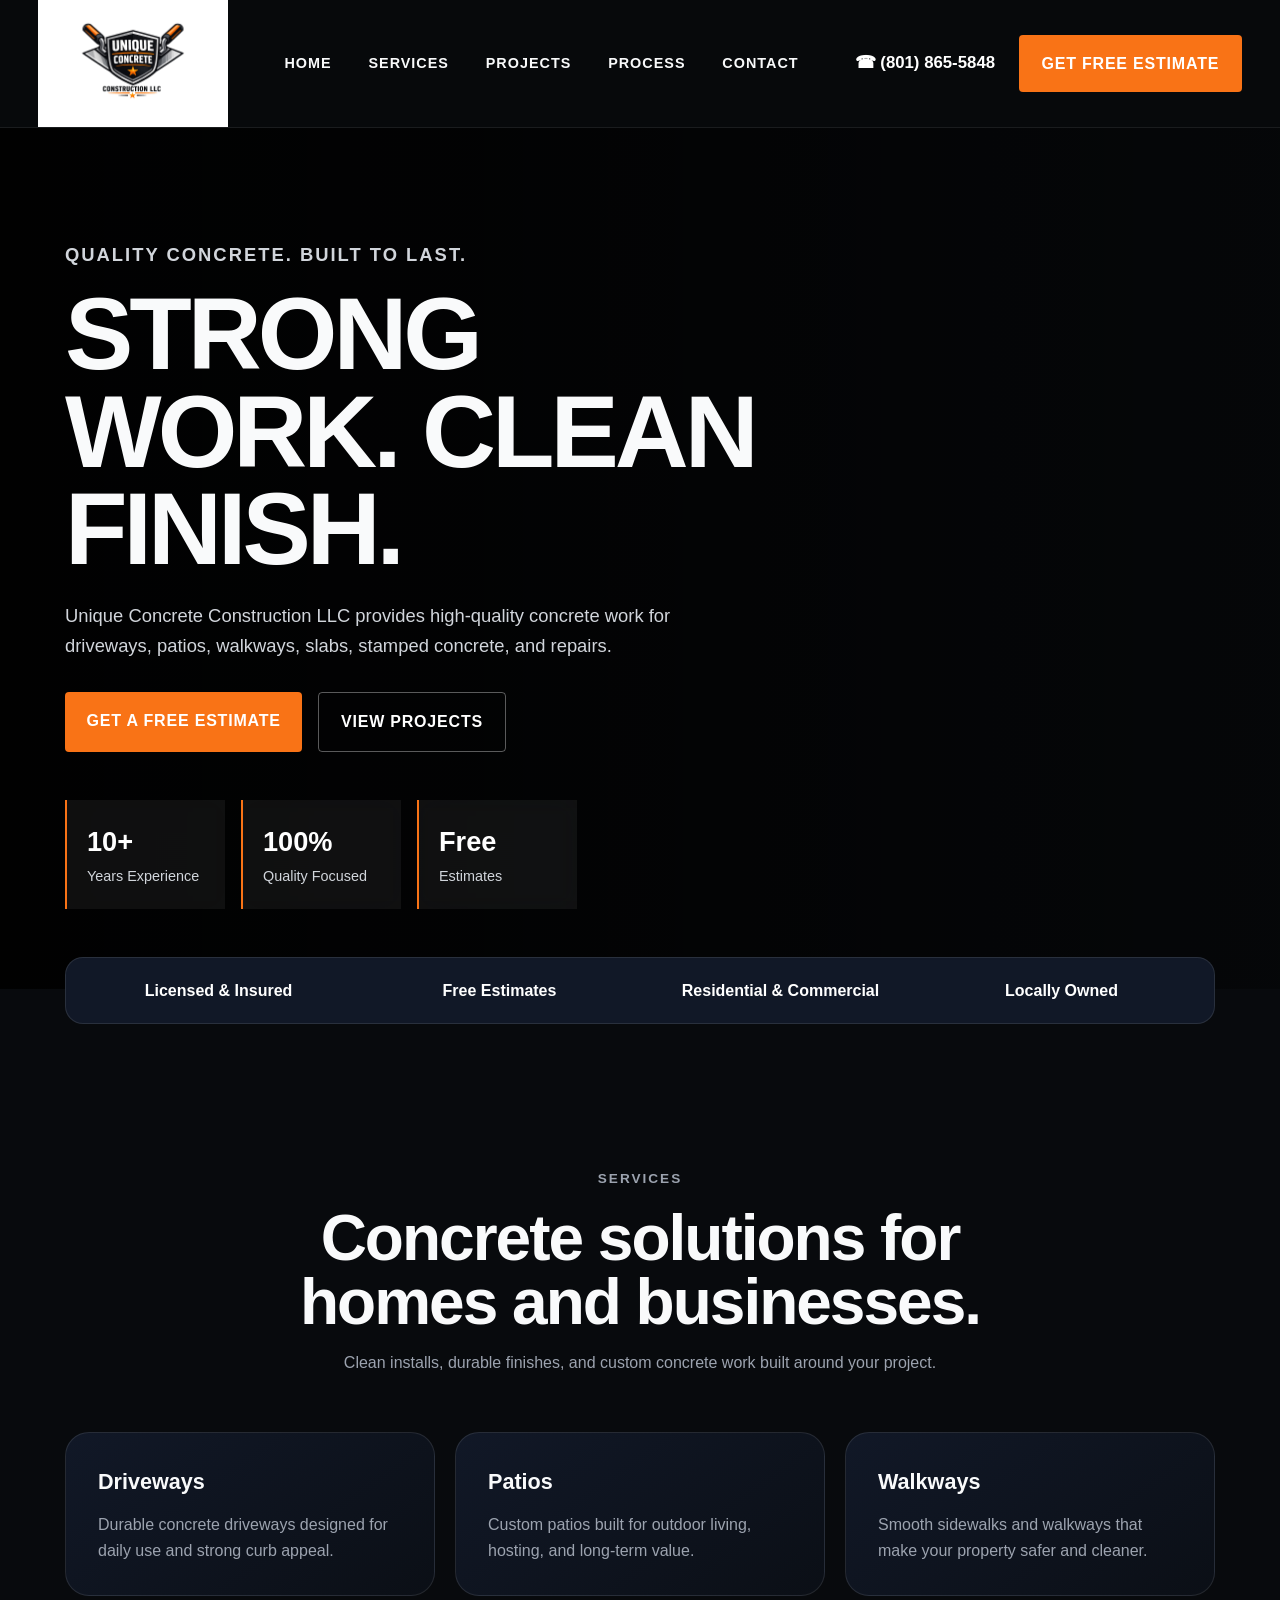
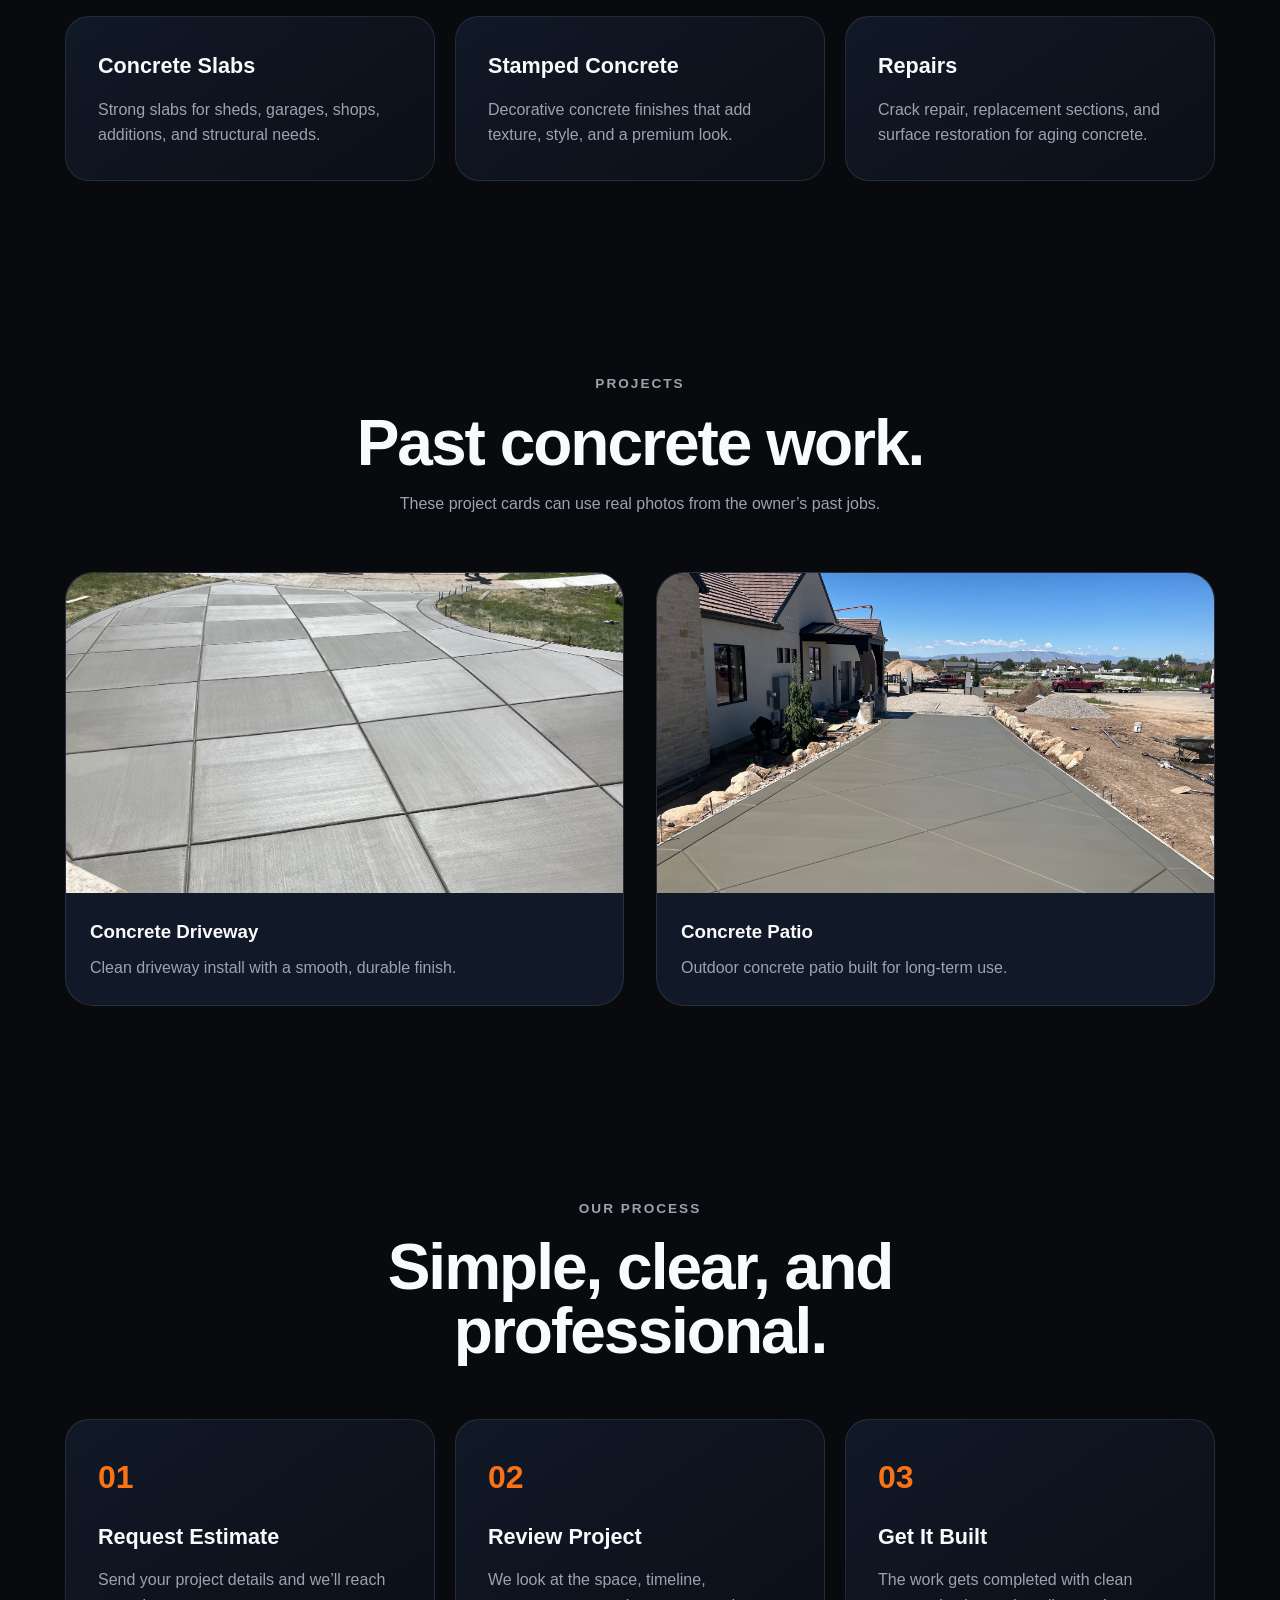
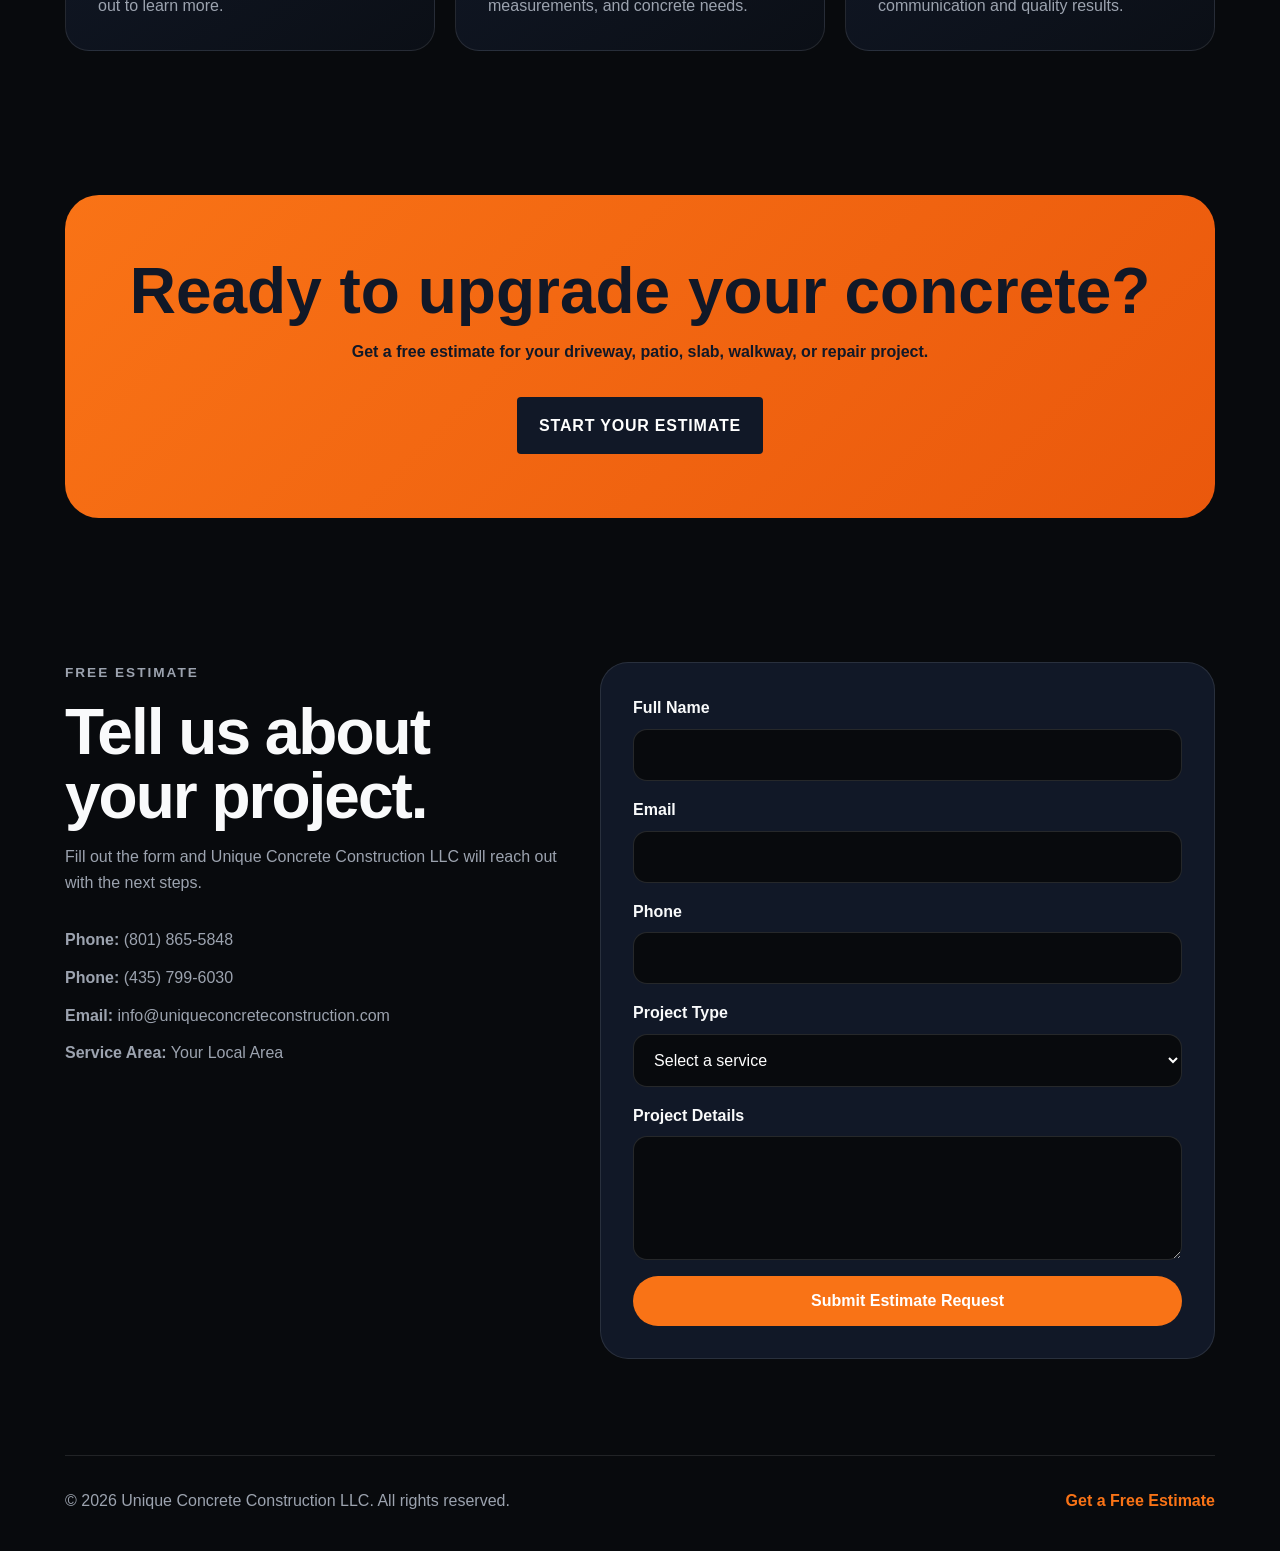
==== index.html @ 79951a42 "Add files via upload" ====
<!DOCTYPE html>
<html lang="en">
<head>
  <meta charset="UTF-8" />
  <meta name="viewport" content="width=device-width, initial-scale=1.0" />
  <title>Unique Concrete Construction LLC</title>
  <link rel="stylesheet" href="styles.css" />
</head>
<body>

<header class="site-header">
  <nav class="navbar">
    <a href="#home" class="logo">
      <img src="logo.png" alt="Unique Concrete Construction LLC logo">
    </a>

    <div class="nav-links">
      <a href="#home">Home</a>
      <a href="#services">Services</a>
      <a href="#projects">Projects</a>
      <a href="#process">Process</a>
      <a href="#contact">Contact</a>
    </div>

    <div class="nav-actions">
      <a href="tel:8018655848" class="phone-link">☎ (801) 865-5848</a>
      <a href="#contact" class="estimate-btn">Get Free Estimate</a>
    </div>
  </nav>
</header>

<section class="hero" id="home">
  <div class="hero-content">
    <p class="eyebrow">Quality Concrete. Built To Last.</p>
    <h1>Strong Work. Clean Finish.</h1>
    <p>
      Unique Concrete Construction LLC provides high-quality concrete work for
      driveways, patios, walkways, slabs, stamped concrete, and repairs.
    </p>

    <div class="hero-buttons">
      <a href="#contact" class="btn primary">Get a Free Estimate</a>
      <a href="#projects" class="btn secondary">View Projects</a>
    </div>

    <div class="hero-stats">
      <div>
        <strong>10+</strong>
        <span>Years Experience</span>
      </div>
      <div>
        <strong>100%</strong>
        <span>Quality Focused</span>
      </div>
      <div>
        <strong>Free</strong>
        <span>Estimates</span>
      </div>
    </div>
  </div>
</section>

<section class="trust-bar">
  <span>Licensed & Insured</span>
  <span>Free Estimates</span>
  <span>Residential & Commercial</span>
  <span>Locally Owned</span>
</section>

<section class="section" id="services">
  <div class="section-heading">
    <p class="eyebrow">Services</p>
    <h2>Concrete solutions for homes and businesses.</h2>
    <p>Clean installs, durable finishes, and custom concrete work built around your project.</p>
  </div>

  <div class="services-grid">
    <div class="service-card">
      <h3>Driveways</h3>
      <p>Durable concrete driveways designed for daily use and strong curb appeal.</p>
    </div>

    <div class="service-card">
      <h3>Patios</h3>
      <p>Custom patios built for outdoor living, hosting, and long-term value.</p>
    </div>

    <div class="service-card">
      <h3>Walkways</h3>
      <p>Smooth sidewalks and walkways that make your property safer and cleaner.</p>
    </div>

    <div class="service-card">
      <h3>Concrete Slabs</h3>
      <p>Strong slabs for sheds, garages, shops, additions, and structural needs.</p>
    </div>

    <div class="service-card">
      <h3>Stamped Concrete</h3>
      <p>Decorative concrete finishes that add texture, style, and a premium look.</p>
    </div>

    <div class="service-card">
      <h3>Repairs</h3>
      <p>Crack repair, replacement sections, and surface restoration for aging concrete.</p>
    </div>
  </div>
</section>

<section class="section" id="projects">
  <div class="section-heading">
    <p class="eyebrow">Projects</p>
    <h2>Past concrete work.</h2>
    <p>These project cards can use real photos from the owner’s past jobs.</p>
  </div>

  <div class="project-page-grid">
    <div class="project-page-card">
      <img src="IMG_0602.jpeg" alt="Concrete project">
      <div>
        <h3>Concrete Driveway</h3>
        <p>Clean driveway install with a smooth, durable finish.</p>
      </div>
    </div>

    <div class="project-page-card">
      <img src="IMG_0565.jpeg" alt="Concrete project">
      <div>
        <h3>Concrete Patio</h3>
        <p>Outdoor concrete patio built for long-term use.</p>
      </div>
    </div>
  </div>
</section>

<section class="process-section" id="process">
  <div class="section-heading">
    <p class="eyebrow">Our Process</p>
    <h2>Simple, clear, and professional.</h2>
  </div>

  <div class="process-grid">
    <div class="process-card">
      <strong>01</strong>
      <h3>Request Estimate</h3>
      <p>Send your project details and we’ll reach out to learn more.</p>
    </div>

    <div class="process-card">
      <strong>02</strong>
      <h3>Review Project</h3>
      <p>We look at the space, timeline, measurements, and concrete needs.</p>
    </div>

    <div class="process-card">
      <strong>03</strong>
      <h3>Get It Built</h3>
      <p>The work gets completed with clean communication and quality results.</p>
    </div>
  </div>
</section>

<section class="cta-band">
  <h2>Ready to upgrade your concrete?</h2>
  <p>Get a free estimate for your driveway, patio, slab, walkway, or repair project.</p>
  <a href="#contact" class="btn primary">Start Your Estimate</a>
</section>

<section class="contact-section" id="contact">
  <div class="contact-info">
    <p class="eyebrow">Free Estimate</p>
    <h2>Tell us about your project.</h2>
    <p>
      Fill out the form and Unique Concrete Construction LLC will reach out with the next steps.
    </p>

    <div class="contact-details">
      <p><strong>Phone:</strong> (801) 865-5848</p>
      <p><strong>Phone:</strong> (435) 799-6030</p>
      <p><strong>Email:</strong> info@uniqueconcreteconstruction.com</p>
      <p><strong>Service Area:</strong> Your Local Area</p>
    </div>
  </div>

  <form name="estimate" method="POST" data-netlify="true" class="contact-form">
    <input type="hidden" name="form-name" value="estimate" />

    <label>
      Full Name
      <input type="text" name="name" required />
    </label>

    <label>
      Email
      <input type="email" name="email" required />
    </label>

    <label>
      Phone
      <input type="tel" name="phone" required />
    </label>

    <label>
      Project Type
      <select name="project-type" required>
        <option value="">Select a service</option>
        <option>Driveway</option>
        <option>Patio</option>
        <option>Sidewalk / Walkway</option>
        <option>Concrete Slab</option>
        <option>Stamped Concrete</option>
        <option>Concrete Repair</option>
        <option>Other</option>
      </select>
    </label>

    <label>
      Project Details
      <textarea name="message" rows="5" required></textarea>
    </label>

    <button type="submit">Submit Estimate Request</button>
  </form>
</section>

<footer class="footer">
  <p>© 2026 Unique Concrete Construction LLC. All rights reserved.</p>
  <a href="#contact">Get a Free Estimate</a>
</footer>

<a href="tel:8018655848" class="mobile-call-btn">Call Now</a>

</body>
</html>
---- styles.css ----
* {
  margin: 0;
  padding: 0;
  box-sizing: border-box;
}

html {
  scroll-behavior: smooth;
}

body {
  font-family: Arial, sans-serif;
  background: #080a0d;
  color: #f9fafb;
  line-height: 1.6;
}

.site-header {
  position: fixed;
  top: 0;
  left: 0;
  width: 100%;
  z-index: 1000;
  background: rgba(8, 10, 13, 0.92);
  backdrop-filter: blur(14px);
  border-bottom: 1px solid rgba(255,255,255,.08);
}

.navbar {
  width: min(1400px, 94%);
  margin: auto;
  min-height: 112px;

  display: grid;
  grid-template-columns: auto 1fr auto;
  align-items: center;
  gap: 2rem;
}

.logo img {
  width: 190px;
  height: auto;
  display: block;
}

.nav-links {
  display: flex;
  justify-content: center;
  gap: 2.3rem;
}

.nav-links a {
  color: #f9fafb;
  text-decoration: none;
  text-transform: uppercase;
  font-size: .9rem;
  font-weight: 900;
  letter-spacing: 1px;
  position: relative;
}

.nav-links a::after {
  content: "";
  position: absolute;
  left: 0;
  bottom: -14px;
  width: 0;
  height: 2px;
  background: #f97316;
  transition: .3s;
}

.nav-links a:hover::after,
.nav-links a.active::after {
  width: 100%;
}

.nav-links a:hover,
.nav-links a.active {
  color: #f97316;
}

.nav-actions {
  display: flex;
  align-items: center;
  gap: 1.5rem;
}

.phone-link {
  color: white;
  text-decoration: none;
  font-size: 1.05rem;
  font-weight: 900;
  white-space: nowrap;
}

.estimate-btn {
  background: #f97316;
  color: white;
  text-decoration: none;
  text-transform: uppercase;
  padding: 1rem 1.4rem;
  border-radius: 4px;
  font-weight: 900;
  letter-spacing: .8px;
  transition: .3s;
  white-space: nowrap;
}

.estimate-btn:hover {
  background: #fb923c;
  transform: translateY(-3px);
}

.hero {
  min-height: 100vh;
  padding: 15rem 2rem 5rem;
  display: flex;
  align-items: center;

  background:
    linear-gradient(90deg, rgba(0,0,0,.92) 0%, rgba(0,0,0,.75) 38%, rgba(0,0,0,.35) 100%),
    url("https://images.unsplash.com/photo-1600566753190-17f0baa2a6c3?auto=format&fit=crop&w=1800&q=80");
  background-size: cover;
  background-position: center;
}

.hero-content {
  width: min(1150px, 100%);
  margin: auto;
}

.eyebrow {
  color: #f97316;
  text-transform: uppercase;
  letter-spacing: 2px;
  font-size: .85rem;
  font-weight: 900;
  margin-bottom: 1rem;
}

.hero h1 {
  max-width: 760px;
  font-size: clamp(3.5rem, 8vw, 6.8rem);
  line-height: .95;
  letter-spacing: -4px;
  margin-bottom: 1.5rem;
  text-transform: uppercase;
}

.hero p {
  max-width: 620px;
  color: #d1d5db;
  font-size: 1.15rem;
}

.hero-buttons {
  display: flex;
  gap: 1rem;
  flex-wrap: wrap;
  margin: 2rem 0 3rem;
}

.btn {
  display: inline-block;
  text-decoration: none;
  padding: 1rem 1.35rem;
  border-radius: 4px;
  font-weight: 900;
  text-transform: uppercase;
  letter-spacing: .8px;
  transition: .3s;
}

.primary {
  background: #f97316;
  color: white;
}

.secondary {
  border: 1px solid rgba(255,255,255,.35);
  color: white;
}

.btn:hover {
  transform: translateY(-4px);
}

.hero-stats {
  display: flex;
  gap: 1rem;
  flex-wrap: wrap;
}

.hero-stats div {
  min-width: 160px;
  padding: 1.25rem;
  border-left: 2px solid #f97316;
  background: rgba(255,255,255,.06);
  backdrop-filter: blur(12px);
}

.hero-stats strong {
  display: block;
  font-size: 1.7rem;
  color: white;
}

.hero-stats span {
  color: #d1d5db;
  font-size: .9rem;
}

.section {
  width: min(1150px, 92%);
  margin: auto;
  padding: 6rem 0;
}

.section-heading {
  max-width: 760px;
  margin: 0 auto 3.5rem;
  text-align: center;
}

.section-heading h2 {
  font-size: clamp(2.2rem, 5vw, 4rem);
  line-height: 1;
  letter-spacing: -2px;
  margin-bottom: 1rem;
}

.section-heading p {
  color: #9ca3af;
}

.services-grid,
.process-grid {
  display: grid;
  grid-template-columns: repeat(3, 1fr);
  gap: 1.25rem;
}

.service-card,
.process-card {
  padding: 2rem;
  border: 1px solid rgba(255,255,255,.1);
  border-radius: 24px;
  background: linear-gradient(145deg, #111827, #0b0f16);
  transition: .3s;
}

.service-card:hover,
.process-card:hover {
  transform: translateY(-8px);
  border-color: rgba(249, 115, 22, .5);
}

.service-card h3,
.process-card h3 {
  font-size: 1.35rem;
  margin-bottom: .8rem;
}

.service-card p,
.process-card p {
  color: #9ca3af;
}

.project-grid {
  display: grid;
  grid-template-columns: 1.4fr 1fr 1fr;
  gap: 1.25rem;
}

.project-card {
  min-height: 240px;
  border-radius: 24px;
  overflow: hidden;
  position: relative;
  background:
    linear-gradient(rgba(0,0,0,.1), rgba(0,0,0,.75)),
    url("https://images.unsplash.com/photo-1621905251189-08b45d6a269e?auto=format&fit=crop&w=900&q=80");
  background-size: cover;
  background-position: center;
  transition: .3s;
}

.project-card.large {
  grid-row: span 2;
}

.project-card:nth-child(2) {
  background-image:
    linear-gradient(rgba(0,0,0,.1), rgba(0,0,0,.75)),
    url("https://images.unsplash.com/photo-1565008447742-97f6f38c985c?auto=format&fit=crop&w=900&q=80");
}

.project-card:nth-child(3) {
  background-image:
    linear-gradient(rgba(0,0,0,.1), rgba(0,0,0,.75)),
    url("https://images.unsplash.com/photo-1504917595217-d4dc5ebe6122?auto=format&fit=crop&w=900&q=80");
}

.project-card:hover {
  transform: scale(1.02);
}

.project-card span {
  position: absolute;
  left: 1.25rem;
  bottom: 1.25rem;
  font-weight: 900;
  font-size: 1.1rem;
}

.process-section {
  width: min(1150px, 92%);
  margin: auto;
  padding: 6rem 0;
}

.process-card strong {
  color: #f97316;
  font-size: 2rem;
  display: block;
  margin-bottom: 1rem;
}

.cta-band {
  width: min(1150px, 92%);
  margin: 3rem auto;
  padding: 4rem 2rem;
  border-radius: 34px;
  text-align: center;
  background: linear-gradient(135deg, #f97316, #ea580c);
  color: #111827;
}

.cta-band h2 {
  font-size: clamp(2rem, 5vw, 4rem);
  line-height: 1;
  margin-bottom: 1rem;
}

.cta-band p {
  margin-bottom: 2rem;
  font-weight: 700;
}

.cta-band .primary {
  background: #111827;
  color: white;
}

.contact-section {
  width: min(1150px, 92%);
  margin: auto;
  padding: 6rem 0;

  display: grid;
  grid-template-columns: .9fr 1.1fr;
  gap: 2rem;
}

.contact-info h2 {
  font-size: clamp(2.3rem, 5vw, 4rem);
  line-height: 1;
  letter-spacing: -2px;
  margin-bottom: 1rem;
}

.contact-info p {
  color: #9ca3af;
}

.contact-details {
  margin-top: 2rem;
}

.contact-details p {
  margin-bottom: .75rem;
}

.contact-form {
  padding: 2rem;
  border: 1px solid rgba(255,255,255,.1);
  border-radius: 28px;
  background: #111827;

  display: flex;
  flex-direction: column;
  gap: 1rem;
}

.contact-form label {
  display: flex;
  flex-direction: column;
  gap: .5rem;
  font-weight: 800;
}

.contact-form input,
.contact-form select,
.contact-form textarea {
  width: 100%;
  padding: 1rem;
  border: 1px solid rgba(255,255,255,.12);
  border-radius: 14px;
  background: #080a0d;
  color: white;
  font-size: 1rem;
}

.contact-form button {
  border: none;
  padding: 1rem;
  border-radius: 999px;
  background: #f97316;
  color: white;
  font-size: 1rem;
  font-weight: 900;
  cursor: pointer;
}

.footer {
  width: min(1150px, 92%);
  margin: auto;
  padding: 2rem 0;
  border-top: 1px solid rgba(255,255,255,.1);

  display: flex;
  justify-content: space-between;
  gap: 1rem;
}

.footer p {
  color: #9ca3af;
}

.footer a {
  color: #f97316;
  text-decoration: none;
  font-weight: 900;
}

@media (max-width: 1050px) {
  .navbar {
    grid-template-columns: 1fr;
    justify-items: center;
    padding: 1rem 0;
    gap: 1rem;
  }

  .nav-actions {
    flex-wrap: wrap;
    justify-content: center;
  }

  .hero {
    padding-top: 18rem;
  }
}

@media (max-width: 900px) {
  .logo img {
    width: 150px;
  }

  .nav-links {
    flex-wrap: wrap;
    gap: 1rem;
  }

  .nav-actions {
    gap: .8rem;
  }

  .phone-link {
    font-size: .95rem;
  }

  .estimate-btn {
    padding: .85rem 1rem;
    font-size: .8rem;
  }

  .services-grid,
  .process-grid,
  .contact-section {
    grid-template-columns: 1fr;
  }

  .project-grid {
    grid-template-columns: 1fr;
  }

  .project-card.large {
    grid-row: auto;
  }

  .footer {
    flex-direction: column;
    text-align: center;
  }
}
.projects-hero {
  width: min(1150px, 92%);
  margin: auto;
  padding: 11rem 0 4rem;
  text-align: center;
}

.projects-hero h1 {
  max-width: 900px;
  margin: auto;
  font-size: clamp(3rem, 7vw, 6rem);
  line-height: .95;
  letter-spacing: -4px;
}

.projects-hero p {
  max-width: 700px;
  margin: 1.5rem auto 0;
  color: #9ca3af;
}

.project-page-grid {
  display: grid;
  grid-template-columns: repeat(2, 1fr);
  gap: 2rem;
}

.project-page-card {
  border: 1px solid rgba(255,255,255,.1);
  border-radius: 28px;
  overflow: hidden;
  background: #111827;
}

.project-page-card img {
  width: 100%;
  height: 320px;
  object-fit: cover;
  display: block;
}

.project-page-card div {
  padding: 1.5rem;
}

.project-page-card h3 {
  margin-bottom: .5rem;
}

.project-page-card p {
  color: #9ca3af;
}

@media (max-width: 900px) {
  .project-page-grid {
    grid-template-columns: 1fr;
  }

  .logo img {
    height: 44px;
  }
}
.trust-bar {
  width: min(1150px, 92%);
  margin: -2rem auto 3rem;
  position: relative;
  z-index: 5;
  padding: 1.25rem;
  border-radius: 18px;
  background: #111827;
  border: 1px solid rgba(255,255,255,.1);

  display: grid;
  grid-template-columns: repeat(4, 1fr);
  gap: 1rem;
  text-align: center;
}

.trust-bar span {
  color: white;
  font-weight: 900;
}

.project-page-grid {
  display: grid;
  grid-template-columns: repeat(2, 1fr);
  gap: 2rem;
}

.project-page-card {
  border: 1px solid rgba(255,255,255,.1);
  border-radius: 28px;
  overflow: hidden;
  background: #111827;
}

.project-page-card img {
  width: 100%;
  height: 320px;
  object-fit: cover;
  display: block;
}

.project-page-card div {
  padding: 1.5rem;
}

.project-page-card h3 {
  margin-bottom: .5rem;
}

.project-page-card p {
  color: #9ca3af;
}

.mobile-call-btn {
  display: none;
}

@media (max-width: 900px) {
  .trust-bar {
    grid-template-columns: 1fr;
  }

  .project-page-grid {
    grid-template-columns: 1fr;
  }

  .mobile-call-btn {
    display: block;
    position: fixed;
    right: 1rem;
    bottom: 1rem;
    z-index: 2000;
    background: #f97316;
    color: white;
    padding: 1rem 1.2rem;
    border-radius: 999px;
    text-decoration: none;
    font-weight: 900;
    box-shadow: 0 15px 35px rgba(0,0,0,.35);
  }
}
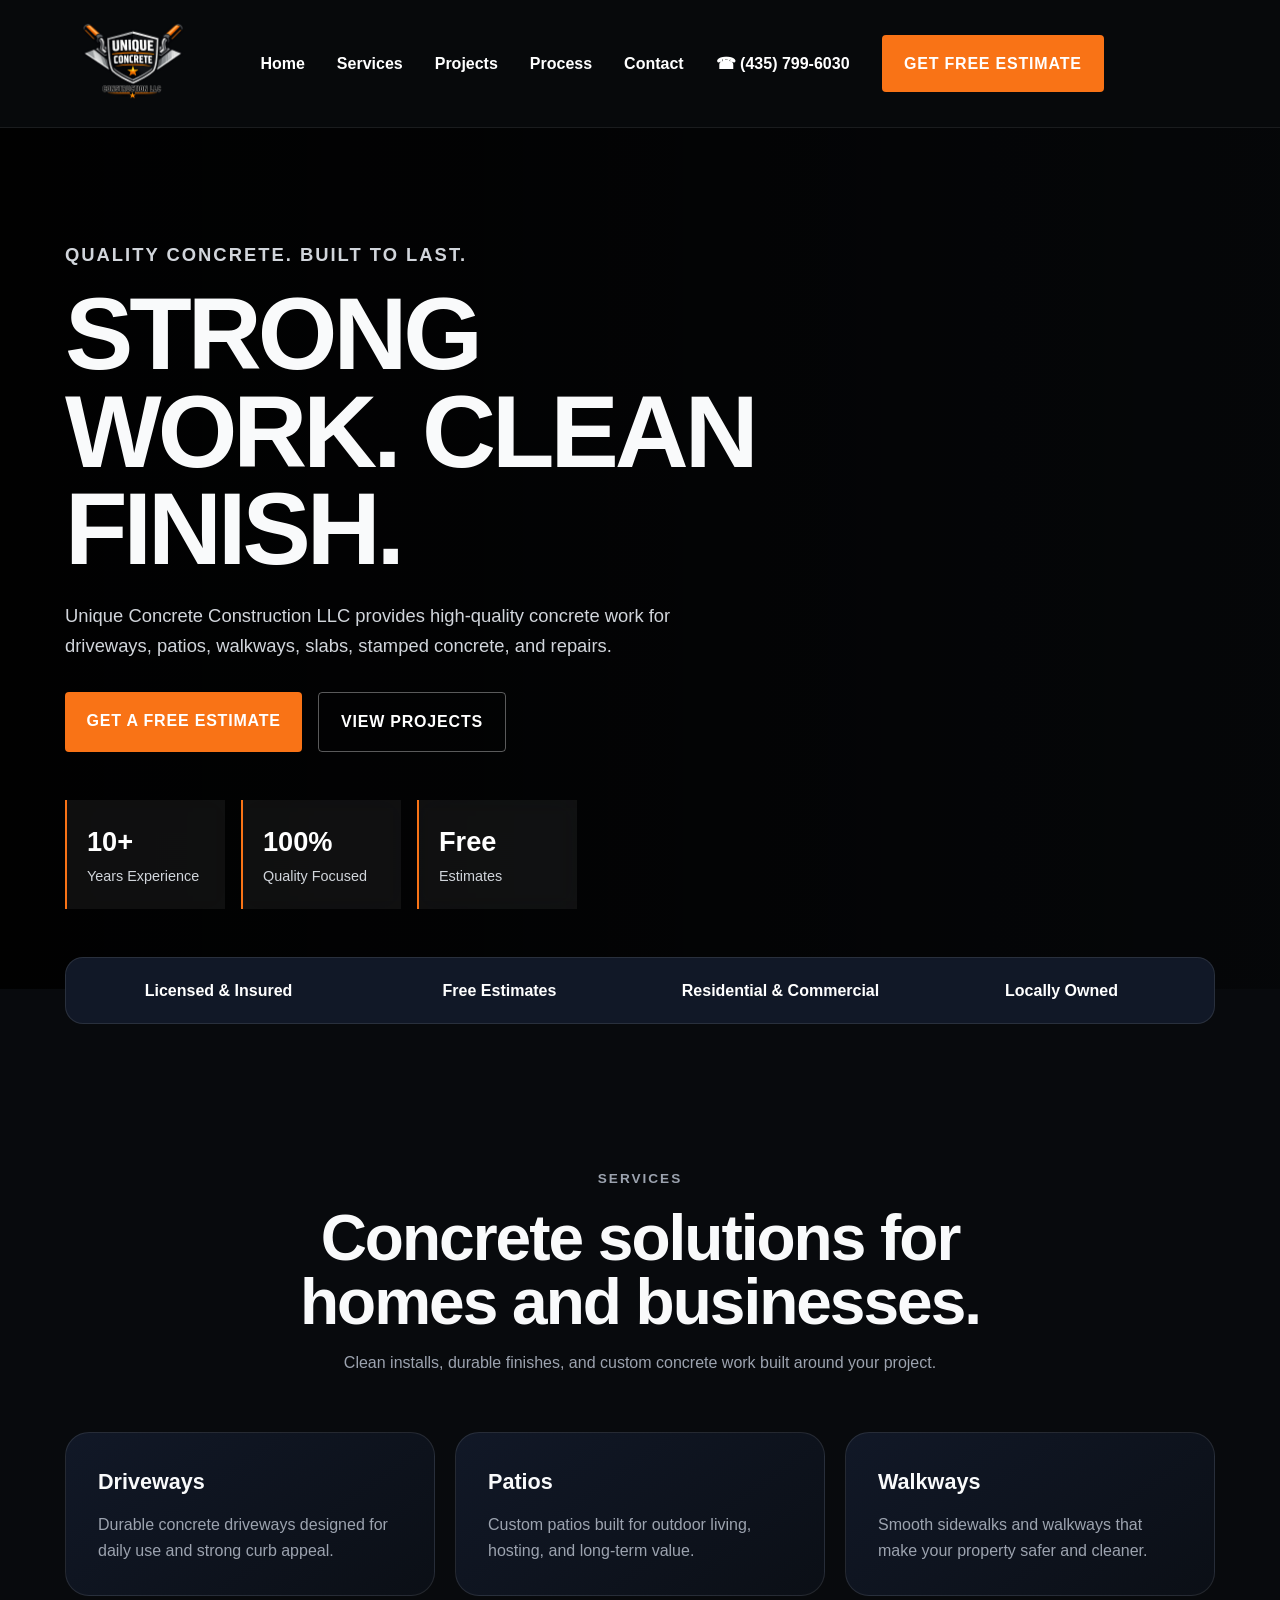
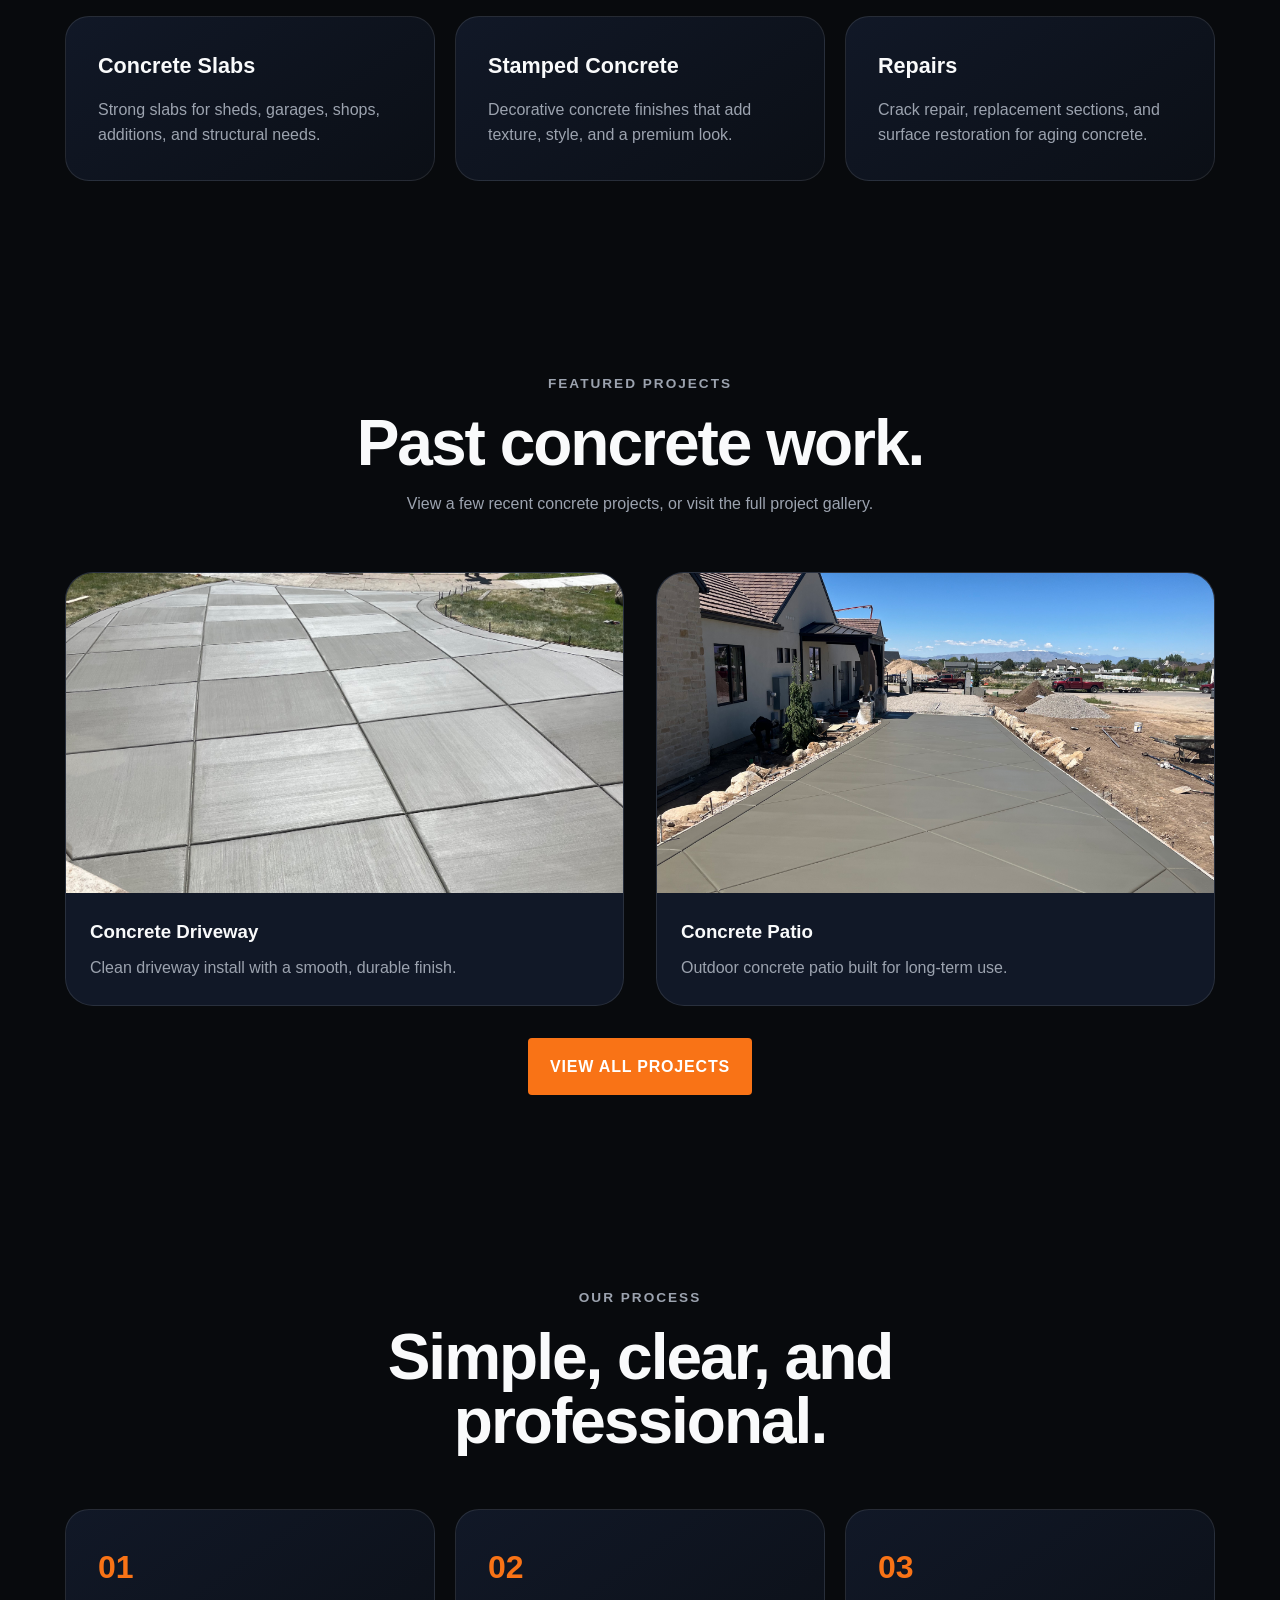
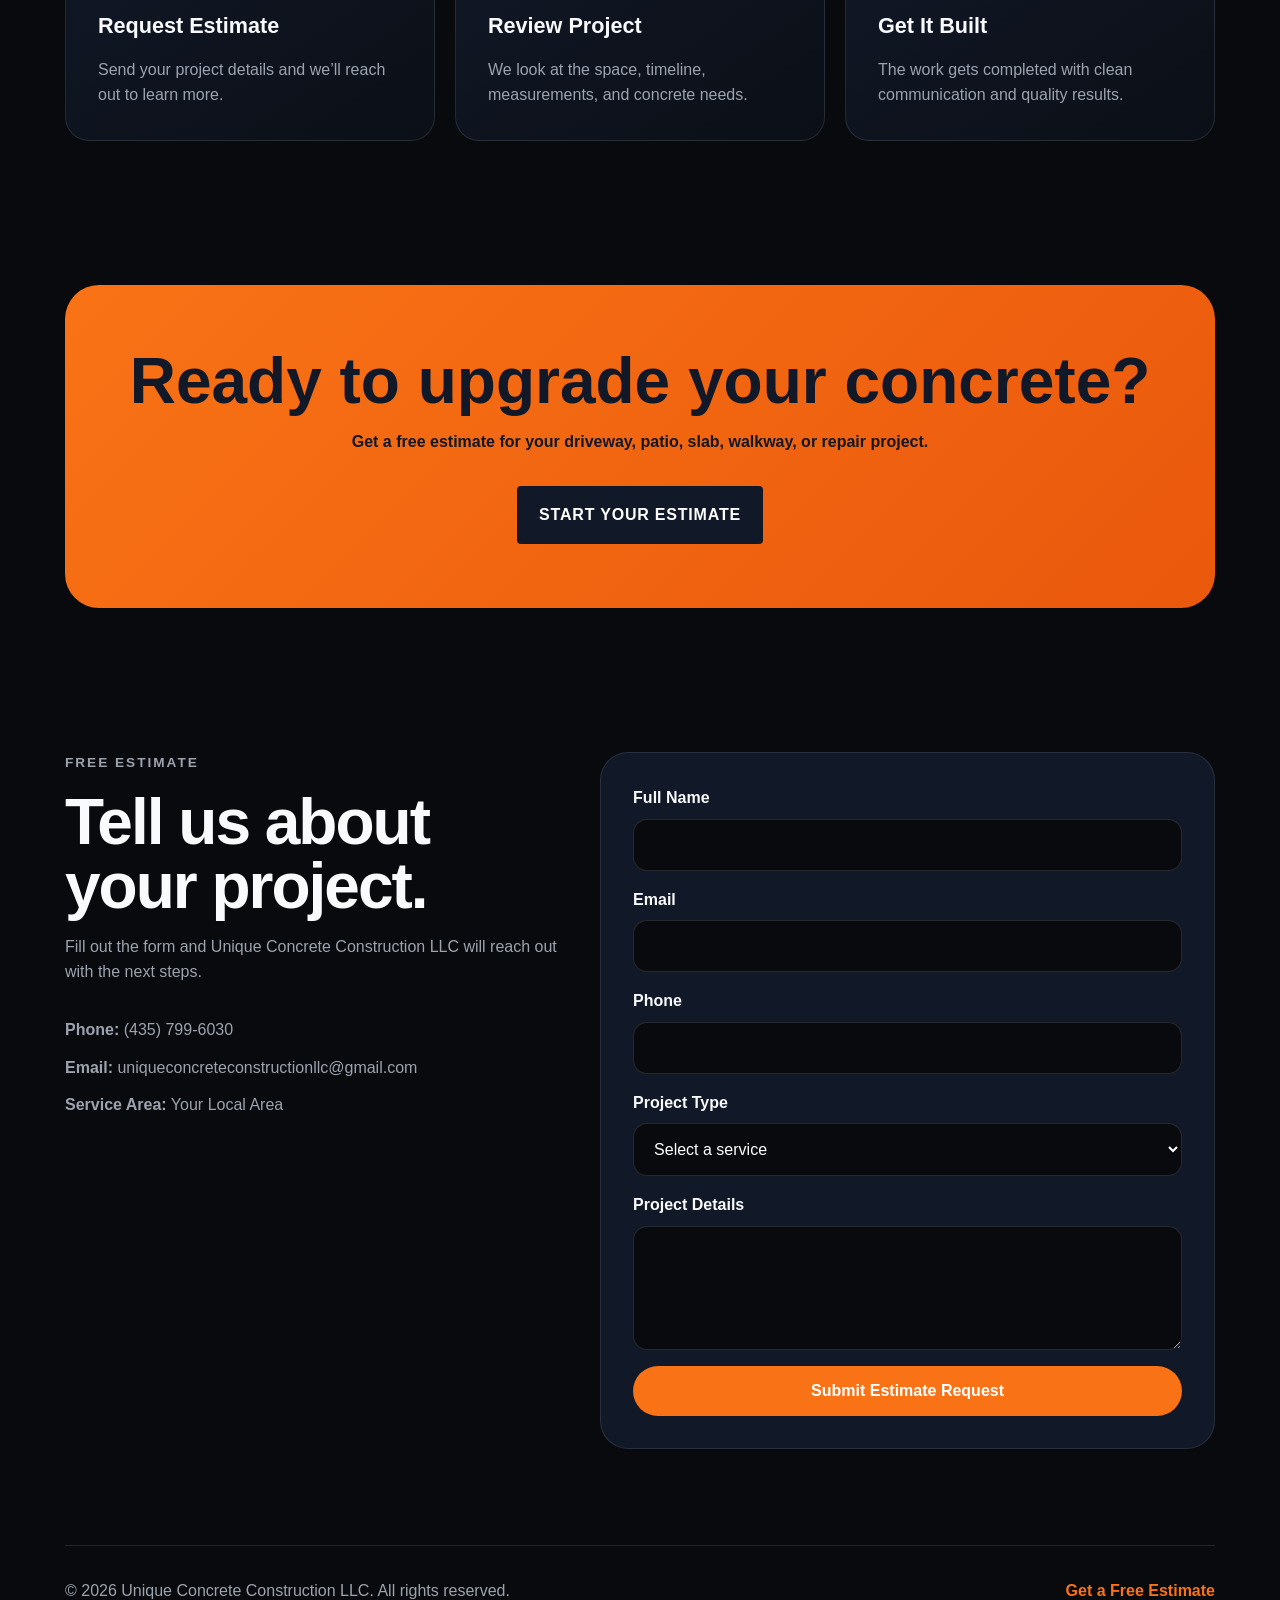
==== commit d38cfcac: "Add files via upload" ====
--- a/index.html
+++ b/index.html
@@ -9,24 +9,45 @@
 <body>
 
 <header class="site-header">
-  <nav class="navbar">
-    <a href="#home" class="logo">
-      <img src="logo.png" alt="Unique Concrete Construction LLC logo">
+ <nav class="navbar">
+
+    <a href="index.html" class="logo">
+        <img src="logo.png" alt="Logo">
     </a>
 
-    <div class="nav-links">
-      <a href="#home">Home</a>
-      <a href="#services">Services</a>
-      <a href="#projects">Projects</a>
-      <a href="#process">Process</a>
-      <a href="#contact">Contact</a>
-    </div>
-
-    <div class="nav-actions">
-      <a href="tel:8018655848" class="phone-link">☎ (801) 865-5848</a>
-      <a href="#contact" class="estimate-btn">Get Free Estimate</a>
-    </div>
-  </nav>
+    <input type="checkbox" id="menu-toggle">
+
+    <label for="menu-toggle" class="hamburger">
+
+        <span></span>
+        <span></span>
+        <span></span>
+
+    </label>
+
+    <div class="menu">
+
+        <a href="index.html">Home</a>
+        <a href="#services">Services</a>
+        <a href="projects.html">Projects</a>
+        <a href="#process">Process</a>
+        <a href="#contact">Contact</a>
+
+        <a class="phone-btn" href="tel:4357996030">
+
+            ☎ (435) 799-6030
+
+        </a>
+
+        <a class="estimate-btn" href="#contact">
+
+            Get Free Estimate
+
+        </a>
+
+    </div>
+
+</nav>
 </header>
 
 <section class="hero" id="home">
@@ -40,7 +61,7 @@
 
     <div class="hero-buttons">
       <a href="#contact" class="btn primary">Get a Free Estimate</a>
-      <a href="#projects" class="btn secondary">View Projects</a>
+      <a href="projects.html" class="btn secondary">View Projects</a>
     </div>
 
     <div class="hero-stats">
@@ -109,14 +130,14 @@
 
 <section class="section" id="projects">
   <div class="section-heading">
-    <p class="eyebrow">Projects</p>
+    <p class="eyebrow">Featured Projects</p>
     <h2>Past concrete work.</h2>
-    <p>These project cards can use real photos from the owner’s past jobs.</p>
+    <p>View a few recent concrete projects, or visit the full project gallery.</p>
   </div>
 
   <div class="project-page-grid">
     <div class="project-page-card">
-      <img src="IMG_0602.jpeg" alt="Concrete project">
+      <img src="IMG_0602.jpeg" alt="Concrete driveway project">
       <div>
         <h3>Concrete Driveway</h3>
         <p>Clean driveway install with a smooth, durable finish.</p>
@@ -124,12 +145,16 @@
     </div>
 
     <div class="project-page-card">
-      <img src="IMG_0565.jpeg" alt="Concrete project">
+      <img src="IMG_0565.jpeg" alt="Concrete patio project">
       <div>
         <h3>Concrete Patio</h3>
         <p>Outdoor concrete patio built for long-term use.</p>
       </div>
     </div>
+  </div>
+
+  <div class="center-btn">
+    <a href="projects.html" class="btn primary">View All Projects</a>
   </div>
 </section>
 
@@ -175,9 +200,8 @@
     </p>
 
     <div class="contact-details">
-      <p><strong>Phone:</strong> (801) 865-5848</p>
       <p><strong>Phone:</strong> (435) 799-6030</p>
-      <p><strong>Email:</strong> info@uniqueconcreteconstruction.com</p>
+      <p><strong>Email:</strong> uniqueconcreteconstructionllc@gmail.com</p>
       <p><strong>Service Area:</strong> Your Local Area</p>
     </div>
   </div>
--- a/styles.css
+++ b/styles.css
@@ -646,4 +646,320 @@
     font-weight: 900;
     box-shadow: 0 15px 35px rgba(0,0,0,.35);
   }
+}
+.menu-toggle {
+  display: none;
+}
+
+.hamburger {
+  display: none;
+  width: 34px;
+  height: 26px;
+  cursor: pointer;
+  flex-direction: column;
+  justify-content: space-between;
+  z-index: 3000;
+}
+
+.hamburger span {
+  display: block;
+  height: 3px;
+  width: 100%;
+  background: white;
+  border-radius: 999px;
+}
+
+.nav-menu {
+  display: contents;
+}
+
+.center-btn {
+  text-align: center;
+  margin-top: 2rem;
+}
+
+@media (max-width: 1050px) {
+  .navbar {
+    grid-template-columns: auto auto;
+    justify-content: space-between;
+    min-height: 90px;
+  }
+
+  .hamburger {
+    display: flex;
+  }
+
+  .nav-menu {
+    position: absolute;
+    top: 100%;
+    left: 0;
+    width: 100%;
+    background: #080a0d;
+    border-top: 1px solid rgba(255,255,255,.1);
+    padding: 2rem;
+    display: none;
+  }
+
+  .menu-toggle:checked ~ .nav-menu {
+    display: block;
+  }
+
+  .nav-links,
+  .nav-actions {
+    flex-direction: column;
+    align-items: center;
+    gap: 1.25rem;
+  }
+
+  .nav-links {
+    margin-bottom: 1.5rem;
+  }
+
+  .nav-links a::after {
+    bottom: -6px;
+  }
+
+  .hero {
+    padding-top: 9rem;
+  }
+}
+#menu-toggle{
+
+display:none;
+
+}
+
+.hamburger{
+
+display:none;
+
+cursor:pointer;
+
+width:35px;
+
+height:26px;
+
+flex-direction:column;
+
+justify-content:space-between;
+
+z-index:9999;
+
+}
+
+.hamburger span{
+
+display:block;
+
+height:3px;
+
+background:white;
+
+border-radius:50px;
+
+transition:.35s;
+
+}
+
+.menu{
+
+display:flex;
+
+align-items:center;
+
+gap:2rem;
+
+}
+
+.menu a{
+
+text-decoration:none;
+
+color:white;
+
+font-weight:700;
+
+}
+
+@media(max-width:900px){
+
+.hamburger{
+
+display:flex;
+
+}
+
+.menu{
+
+position:fixed;
+
+top:0;
+
+right:-100%;
+
+width:85%;
+
+height:100vh;
+
+background:#0b0b0b;
+
+display:flex;
+
+flex-direction:column;
+
+justify-content:center;
+
+align-items:center;
+
+gap:2rem;
+
+transition:.4s;
+
+box-shadow:-15px 0 50px rgba(0,0,0,.4);
+
+}
+
+#menu-toggle:checked~.menu{
+
+right:0;
+
+}
+
+.menu a{
+
+font-size:1.2rem;
+
+}
+
+.phone-btn{
+
+margin-top:1rem;
+
+}
+
+.nav-links{
+
+display:none;
+
+}
+
+.nav-actions{
+
+display:none;
+
+}
+
+}
+/* PREMIUM MOBILE MENU */
+.menu-toggle {
+  display: none;
+}
+
+.hamburger {
+  display: none;
+  width: 34px;
+  height: 26px;
+  cursor: pointer;
+  flex-direction: column;
+  justify-content: space-between;
+  z-index: 5000;
+}
+
+.hamburger span {
+  display: block;
+  height: 3px;
+  width: 100%;
+  background: white;
+  border-radius: 999px;
+  transition: 0.35s ease;
+}
+
+.nav-menu {
+  display: contents;
+}
+
+@media (max-width: 1050px) {
+  .navbar {
+    grid-template-columns: auto auto;
+    justify-content: space-between;
+    min-height: 90px;
+  }
+
+  .hamburger {
+    display: flex;
+  }
+
+  .nav-menu {
+    position: fixed;
+    top: 0;
+    right: -100%;
+    width: min(420px, 86vw);
+    height: 100vh;
+    z-index: 4000;
+
+    display: flex;
+    flex-direction: column;
+    justify-content: center;
+    align-items: center;
+    gap: 2rem;
+
+    background: rgba(8, 10, 13, 0.88);
+    backdrop-filter: blur(22px);
+    border-left: 1px solid rgba(255,255,255,.12);
+    box-shadow: -30px 0 80px rgba(0,0,0,.45);
+
+    transition: right 0.45s ease;
+  }
+
+  .menu-toggle:checked ~ .nav-menu {
+    right: 0;
+  }
+
+  .menu-toggle:checked + .hamburger span:nth-child(1) {
+    transform: translateY(11.5px) rotate(45deg);
+  }
+
+  .menu-toggle:checked + .hamburger span:nth-child(2) {
+    opacity: 0;
+  }
+
+  .menu-toggle:checked + .hamburger span:nth-child(3) {
+    transform: translateY(-11.5px) rotate(-45deg);
+  }
+
+  .nav-menu .nav-links,
+  .nav-menu .nav-actions {
+    display: flex;
+    flex-direction: column;
+    align-items: center;
+  }
+
+  .nav-menu .nav-links {
+    gap: 1.5rem;
+  }
+
+  .nav-menu .nav-links a {
+    font-size: 1.35rem;
+    letter-spacing: 2px;
+  }
+
+  .nav-menu .nav-links a::after {
+    bottom: -7px;
+  }
+
+  .nav-menu .nav-actions {
+    gap: 1rem;
+  }
+
+  .phone-link {
+    font-size: 1.05rem;
+  }
+
+  .estimate-btn {
+    padding: 1rem 1.25rem;
+  }
+
+  .hero {
+    padding-top: 9rem;
+  }
 }
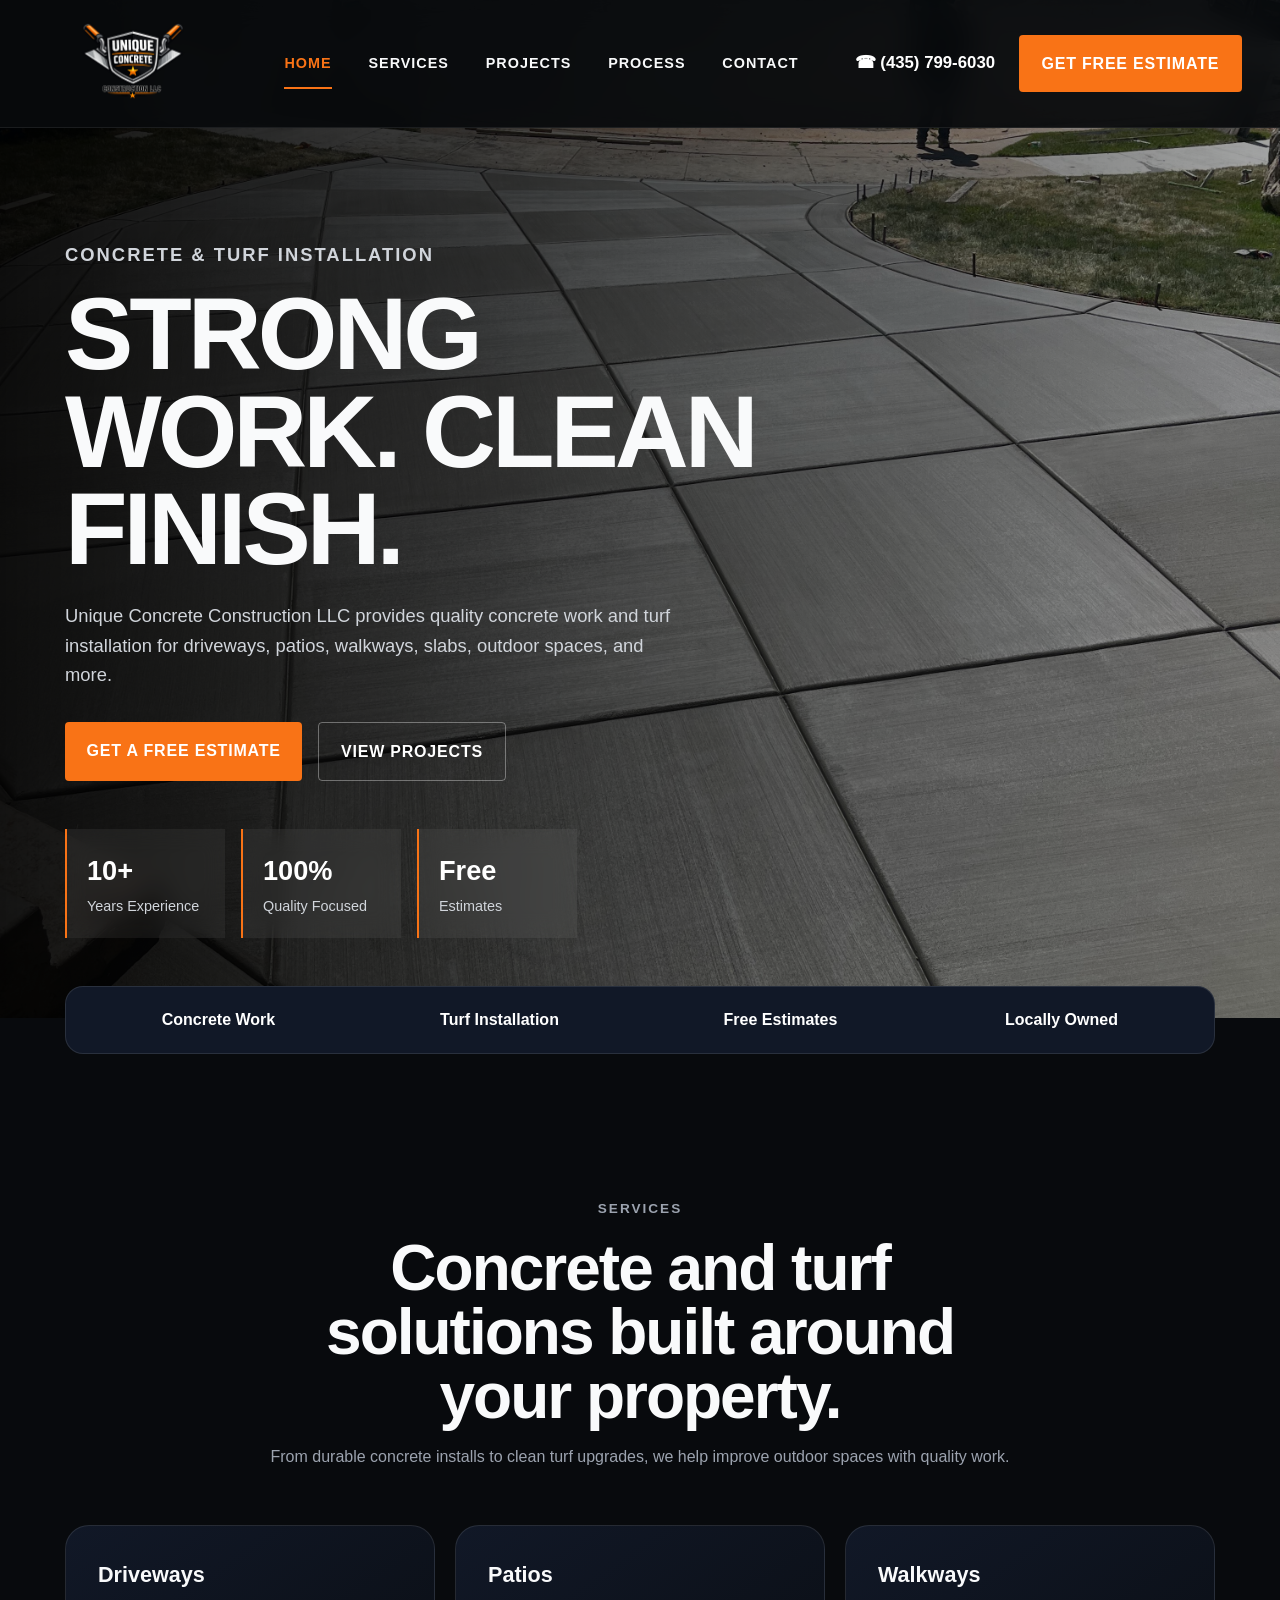
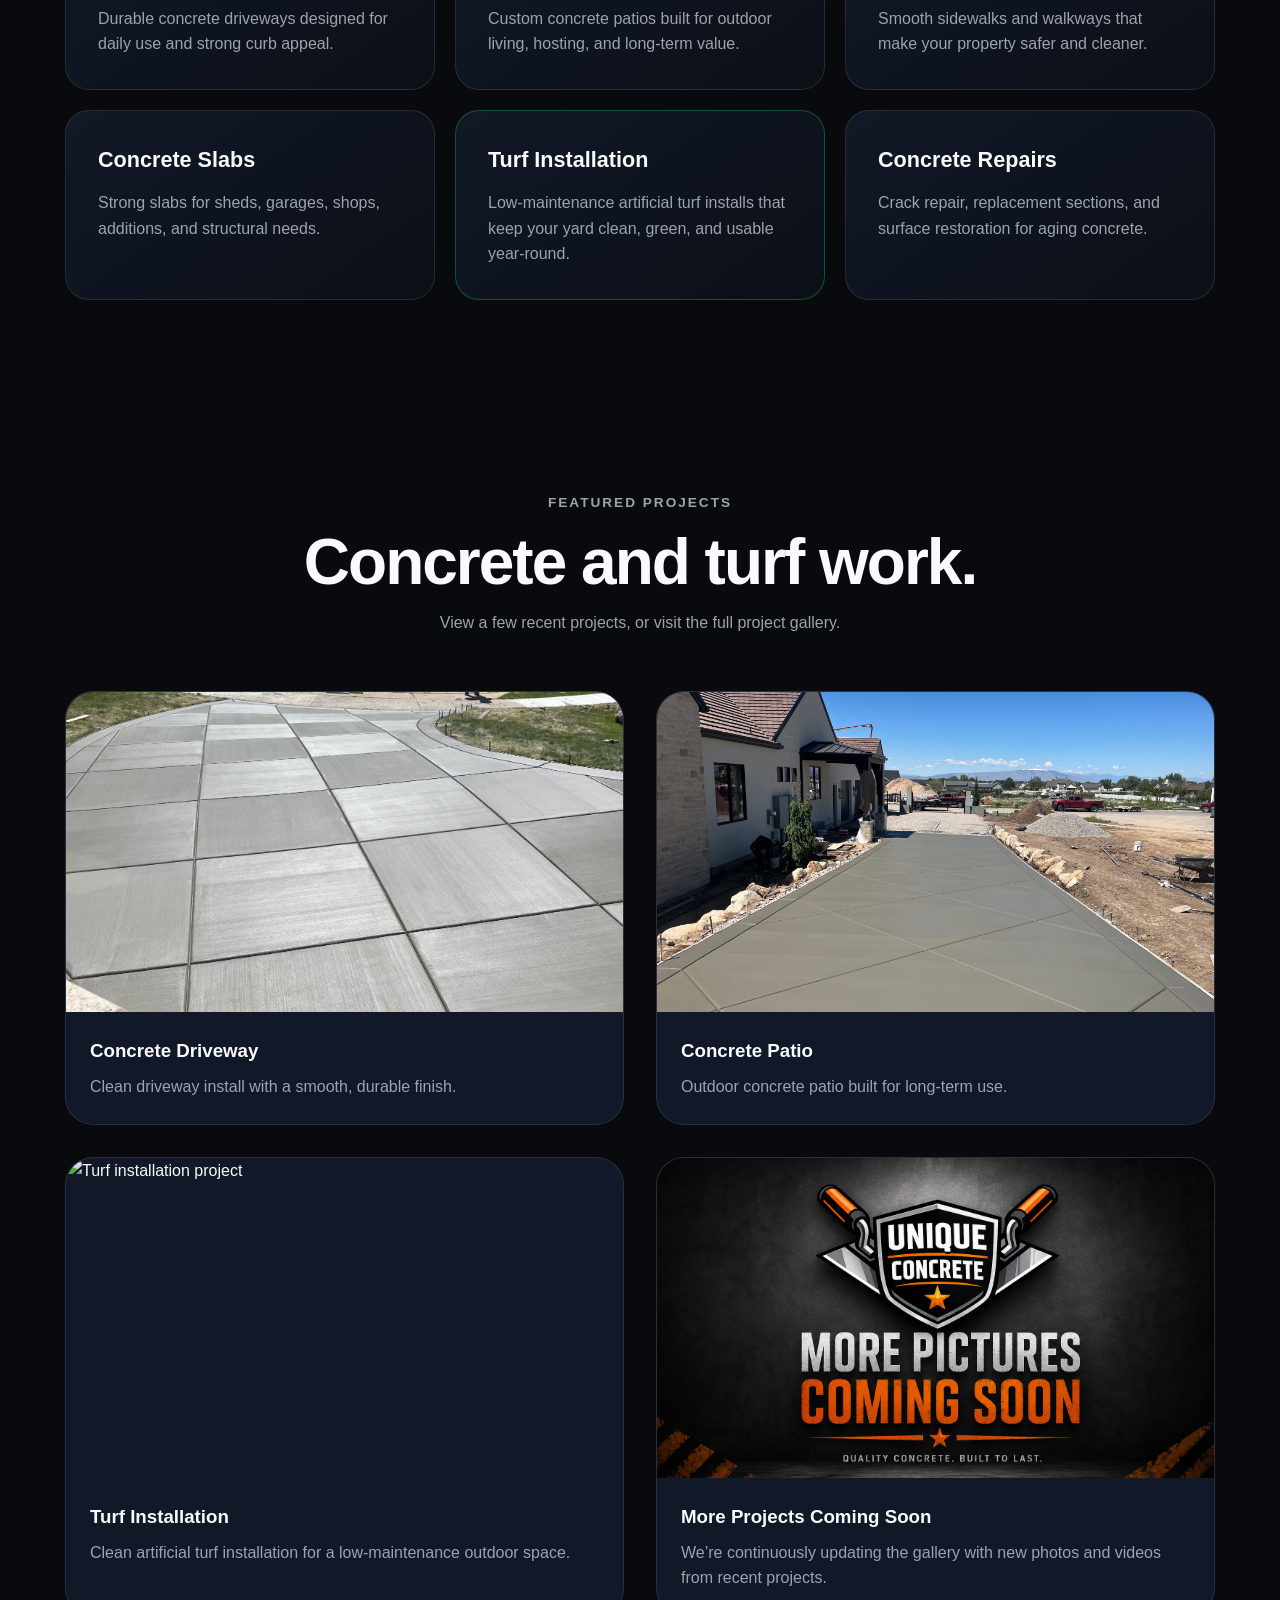
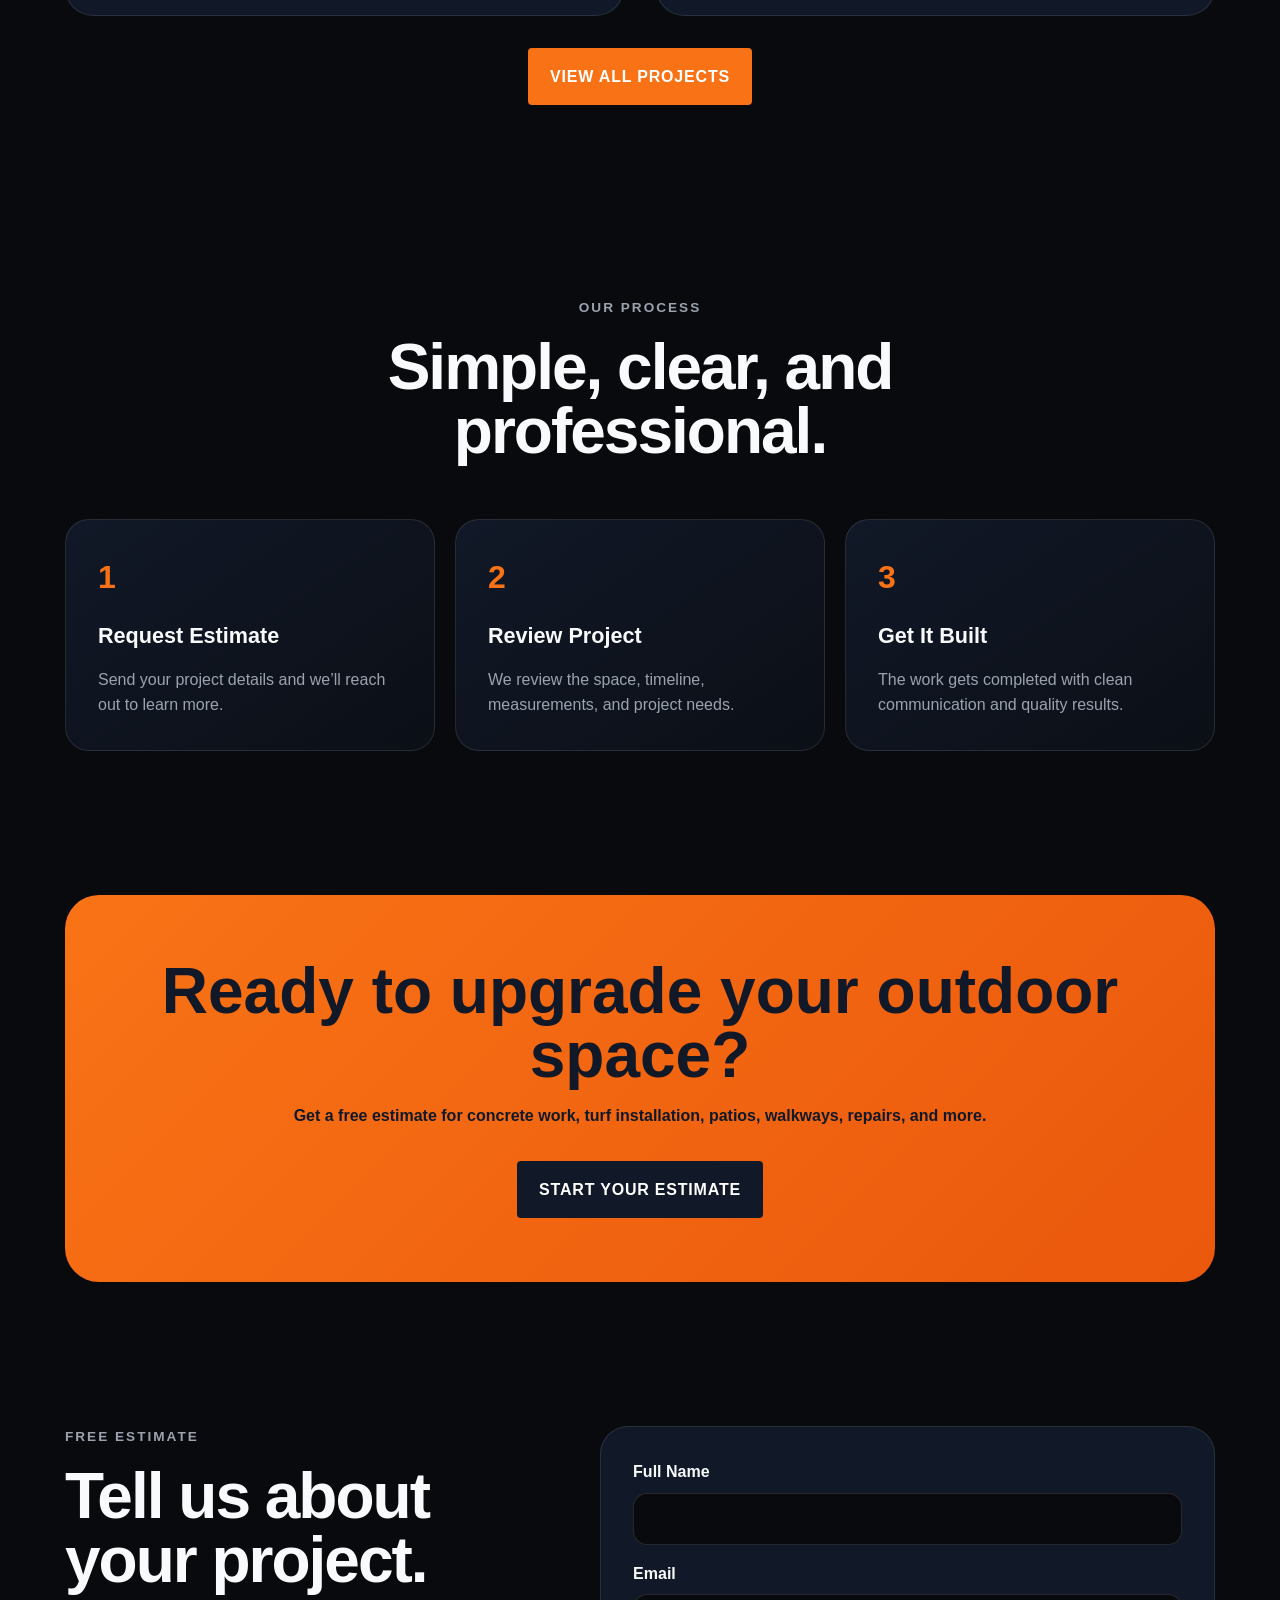
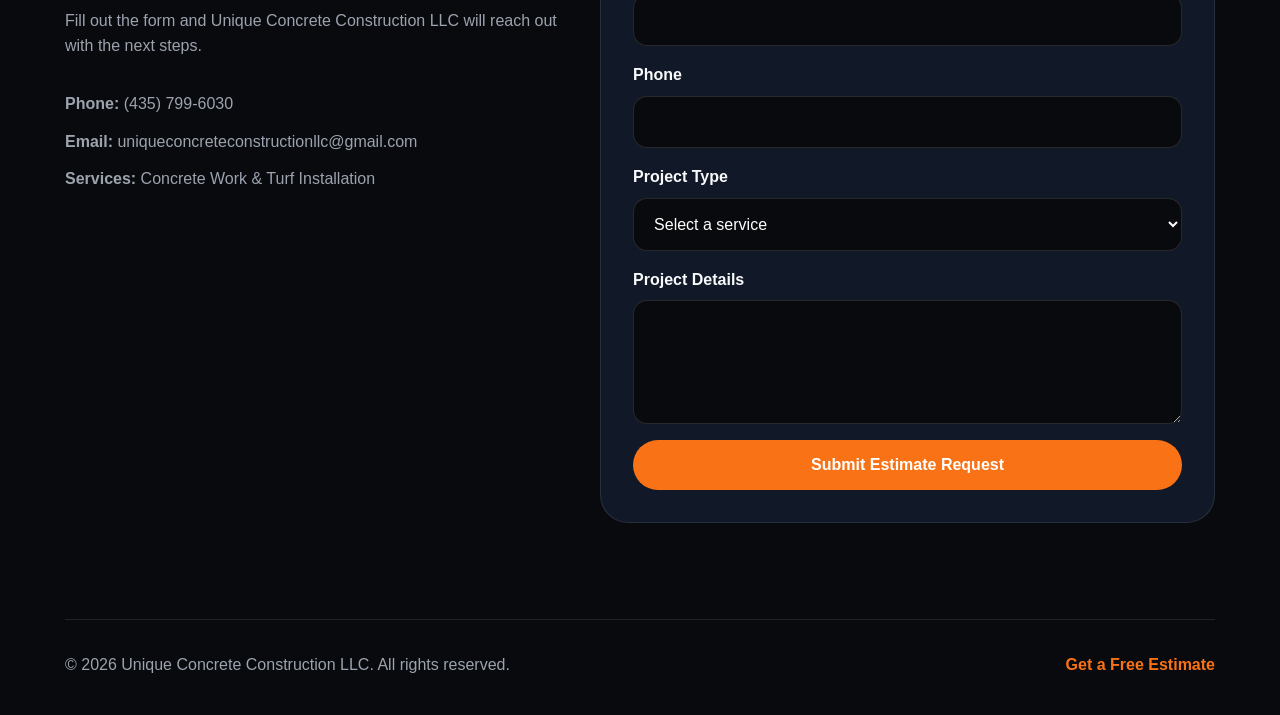
==== commit 68c55fc9: "Add files via upload" ====
--- a/index.html
+++ b/index.html
@@ -4,59 +4,49 @@
   <meta charset="UTF-8" />
   <meta name="viewport" content="width=device-width, initial-scale=1.0" />
   <title>Unique Concrete Construction LLC</title>
+  <link rel="icon" type="image/png" href="favicon.png">
   <link rel="stylesheet" href="styles.css" />
 </head>
 <body>
 
 <header class="site-header">
- <nav class="navbar">
-
+  <nav class="navbar">
     <a href="index.html" class="logo">
-        <img src="logo.png" alt="Logo">
+      <img src="logo.png" alt="Unique Concrete Construction LLC logo">
     </a>
 
-    <input type="checkbox" id="menu-toggle">
+    <input type="checkbox" id="menu-toggle" class="menu-toggle">
 
     <label for="menu-toggle" class="hamburger">
-
-        <span></span>
-        <span></span>
-        <span></span>
-
-    </label>
-
-    <div class="menu">
-
-        <a href="index.html">Home</a>
+      <span></span>
+      <span></span>
+      <span></span>
+    </label>
+
+    <div class="nav-menu">
+      <div class="nav-links">
+        <a href="index.html" class="active">Home</a>
         <a href="#services">Services</a>
         <a href="projects.html">Projects</a>
         <a href="#process">Process</a>
         <a href="#contact">Contact</a>
-
-        <a class="phone-btn" href="tel:4357996030">
-
-            ☎ (435) 799-6030
-
-        </a>
-
-        <a class="estimate-btn" href="#contact">
-
-            Get Free Estimate
-
-        </a>
-
-    </div>
-
-</nav>
+      </div>
+
+      <div class="nav-actions">
+        <a href="tel:4357996030" class="phone-link">☎ (435) 799-6030</a>
+        <a href="#contact" class="estimate-btn">Get Free Estimate</a>
+      </div>
+    </div>
+  </nav>
 </header>
 
 <section class="hero" id="home">
   <div class="hero-content">
-    <p class="eyebrow">Quality Concrete. Built To Last.</p>
+    <p class="eyebrow">Concrete & Turf Installation</p>
     <h1>Strong Work. Clean Finish.</h1>
     <p>
-      Unique Concrete Construction LLC provides high-quality concrete work for
-      driveways, patios, walkways, slabs, stamped concrete, and repairs.
+      Unique Concrete Construction LLC provides quality concrete work and turf installation
+      for driveways, patios, walkways, slabs, outdoor spaces, and more.
     </p>
 
     <div class="hero-buttons">
@@ -65,34 +55,25 @@
     </div>
 
     <div class="hero-stats">
-      <div>
-        <strong>10+</strong>
-        <span>Years Experience</span>
-      </div>
-      <div>
-        <strong>100%</strong>
-        <span>Quality Focused</span>
-      </div>
-      <div>
-        <strong>Free</strong>
-        <span>Estimates</span>
-      </div>
+      <div><strong>10+</strong><span>Years Experience</span></div>
+      <div><strong>100%</strong><span>Quality Focused</span></div>
+      <div><strong>Free</strong><span>Estimates</span></div>
     </div>
   </div>
 </section>
 
 <section class="trust-bar">
-  <span>Licensed & Insured</span>
+  <span>Concrete Work</span>
+  <span>Turf Installation</span>
   <span>Free Estimates</span>
-  <span>Residential & Commercial</span>
   <span>Locally Owned</span>
 </section>
 
 <section class="section" id="services">
   <div class="section-heading">
     <p class="eyebrow">Services</p>
-    <h2>Concrete solutions for homes and businesses.</h2>
-    <p>Clean installs, durable finishes, and custom concrete work built around your project.</p>
+    <h2>Concrete and turf solutions built around your property.</h2>
+    <p>From durable concrete installs to clean turf upgrades, we help improve outdoor spaces with quality work.</p>
   </div>
 
   <div class="services-grid">
@@ -103,7 +84,7 @@
 
     <div class="service-card">
       <h3>Patios</h3>
-      <p>Custom patios built for outdoor living, hosting, and long-term value.</p>
+      <p>Custom concrete patios built for outdoor living, hosting, and long-term value.</p>
     </div>
 
     <div class="service-card">
@@ -116,13 +97,13 @@
       <p>Strong slabs for sheds, garages, shops, additions, and structural needs.</p>
     </div>
 
-    <div class="service-card">
-      <h3>Stamped Concrete</h3>
-      <p>Decorative concrete finishes that add texture, style, and a premium look.</p>
-    </div>
-
-    <div class="service-card">
-      <h3>Repairs</h3>
+    <div class="service-card turf-card">
+      <h3>Turf Installation</h3>
+      <p>Low-maintenance artificial turf installs that keep your yard clean, green, and usable year-round.</p>
+    </div>
+
+    <div class="service-card">
+      <h3>Concrete Repairs</h3>
       <p>Crack repair, replacement sections, and surface restoration for aging concrete.</p>
     </div>
   </div>
@@ -131,8 +112,8 @@
 <section class="section" id="projects">
   <div class="section-heading">
     <p class="eyebrow">Featured Projects</p>
-    <h2>Past concrete work.</h2>
-    <p>View a few recent concrete projects, or visit the full project gallery.</p>
+    <h2>Concrete and turf work.</h2>
+    <p>View a few recent projects, or visit the full project gallery.</p>
   </div>
 
   <div class="project-page-grid">
@@ -149,6 +130,22 @@
       <div>
         <h3>Concrete Patio</h3>
         <p>Outdoor concrete patio built for long-term use.</p>
+      </div>
+    </div>
+
+    <div class="project-page-card">
+      <img src="IMG_0695.jpeg" alt="Turf installation project">
+      <div>
+        <h3>Turf Installation</h3>
+        <p>Clean artificial turf installation for a low-maintenance outdoor space.</p>
+      </div>
+    </div>
+
+    <div class="project-page-card">
+      <img src="coming soon.png" alt="More projects coming soon">
+      <div>
+        <h3>More Projects Coming Soon</h3>
+        <p>We’re continuously updating the gallery with new photos and videos from recent projects.</p>
       </div>
     </div>
   </div>
@@ -166,19 +163,19 @@
 
   <div class="process-grid">
     <div class="process-card">
-      <strong>01</strong>
+      <strong>1</strong>
       <h3>Request Estimate</h3>
       <p>Send your project details and we’ll reach out to learn more.</p>
     </div>
 
     <div class="process-card">
-      <strong>02</strong>
+      <strong>2</strong>
       <h3>Review Project</h3>
-      <p>We look at the space, timeline, measurements, and concrete needs.</p>
+      <p>We review the space, timeline, measurements, and project needs.</p>
     </div>
 
     <div class="process-card">
-      <strong>03</strong>
+      <strong>3</strong>
       <h3>Get It Built</h3>
       <p>The work gets completed with clean communication and quality results.</p>
     </div>
@@ -186,8 +183,8 @@
 </section>
 
 <section class="cta-band">
-  <h2>Ready to upgrade your concrete?</h2>
-  <p>Get a free estimate for your driveway, patio, slab, walkway, or repair project.</p>
+  <h2>Ready to upgrade your outdoor space?</h2>
+  <p>Get a free estimate for concrete work, turf installation, patios, walkways, repairs, and more.</p>
   <a href="#contact" class="btn primary">Start Your Estimate</a>
 </section>
 
@@ -202,30 +199,26 @@
     <div class="contact-details">
       <p><strong>Phone:</strong> (435) 799-6030</p>
       <p><strong>Email:</strong> uniqueconcreteconstructionllc@gmail.com</p>
-      <p><strong>Service Area:</strong> Your Local Area</p>
+      <p><strong>Services:</strong> Concrete Work & Turf Installation</p>
     </div>
   </div>
 
   <form name="estimate" method="POST" data-netlify="true" class="contact-form">
     <input type="hidden" name="form-name" value="estimate" />
 
-    <label>
-      Full Name
+    <label>Full Name
       <input type="text" name="name" required />
     </label>
 
-    <label>
-      Email
+    <label>Email
       <input type="email" name="email" required />
     </label>
 
-    <label>
-      Phone
+    <label>Phone
       <input type="tel" name="phone" required />
     </label>
 
-    <label>
-      Project Type
+    <label>Project Type
       <select name="project-type" required>
         <option value="">Select a service</option>
         <option>Driveway</option>
@@ -234,12 +227,13 @@
         <option>Concrete Slab</option>
         <option>Stamped Concrete</option>
         <option>Concrete Repair</option>
+        <option>Turf Installation</option>
+        <option>Concrete + Turf</option>
         <option>Other</option>
       </select>
     </label>
 
-    <label>
-      Project Details
+    <label>Project Details
       <textarea name="message" rows="5" required></textarea>
     </label>
 
@@ -252,7 +246,7 @@
   <a href="#contact">Get a Free Estimate</a>
 </footer>
 
-<a href="tel:8018655848" class="mobile-call-btn">Call Now</a>
+<a href="tel:4357996030" class="mobile-call-btn">Call Now</a>
 
 </body>
 </html>
--- a/styles.css
+++ b/styles.css
@@ -962,4 +962,631 @@
   .hero {
     padding-top: 9rem;
   }
+}
+* {
+  margin: 0;
+  padding: 0;
+  box-sizing: border-box;
+}
+
+html {
+  scroll-behavior: smooth;
+}
+
+body {
+  font-family: Arial, sans-serif;
+  background: #080a0d;
+  color: #f9fafb;
+  line-height: 1.6;
+}
+
+.site-header {
+  position: fixed;
+  top: 0;
+  left: 0;
+  width: 100%;
+  z-index: 1000;
+  background: rgba(8, 10, 13, 0.92);
+  backdrop-filter: blur(14px);
+  border-bottom: 1px solid rgba(255,255,255,.08);
+}
+
+.navbar {
+  width: min(1400px, 94%);
+  margin: auto;
+  min-height: 112px;
+  display: grid;
+  grid-template-columns: auto 1fr auto;
+  align-items: center;
+  gap: 2rem;
+}
+
+.logo img {
+  width: 190px;
+  height: auto;
+  display: block;
+}
+
+.nav-menu {
+  display: contents;
+}
+
+.nav-links {
+  display: flex;
+  justify-content: center;
+  gap: 2.3rem;
+}
+
+.nav-links a {
+  color: #f9fafb;
+  text-decoration: none;
+  text-transform: uppercase;
+  font-size: .9rem;
+  font-weight: 900;
+  letter-spacing: 1px;
+  position: relative;
+}
+
+.nav-links a::after {
+  content: "";
+  position: absolute;
+  left: 0;
+  bottom: -14px;
+  width: 0;
+  height: 2px;
+  background: #f97316;
+  transition: .3s;
+}
+
+.nav-links a:hover,
+.nav-links a.active {
+  color: #f97316;
+}
+
+.nav-links a:hover::after,
+.nav-links a.active::after {
+  width: 100%;
+}
+
+.nav-actions {
+  display: flex;
+  align-items: center;
+  gap: 1.5rem;
+}
+
+.phone-link {
+  color: white;
+  text-decoration: none;
+  font-size: 1.05rem;
+  font-weight: 900;
+  white-space: nowrap;
+}
+
+.estimate-btn {
+  background: #f97316;
+  color: white;
+  text-decoration: none;
+  text-transform: uppercase;
+  padding: 1rem 1.4rem;
+  border-radius: 4px;
+  font-weight: 900;
+  letter-spacing: .8px;
+  transition: .3s;
+  white-space: nowrap;
+}
+
+.estimate-btn:hover {
+  background: #fb923c;
+  transform: translateY(-3px);
+}
+
+.menu-toggle {
+  display: none;
+}
+
+.hamburger {
+  display: none;
+  width: 34px;
+  height: 26px;
+  cursor: pointer;
+  flex-direction: column;
+  justify-content: space-between;
+  z-index: 5000;
+}
+
+.hamburger span {
+  display: block;
+  height: 3px;
+  width: 100%;
+  background: white;
+  border-radius: 999px;
+  transition: .35s ease;
+}
+
+.hero {
+  min-height: 100vh;
+  padding: 15rem 2rem 5rem;
+  display: flex;
+  align-items: center;
+  background:
+    linear-gradient(90deg, rgba(0,0,0,.92) 0%, rgba(0,0,0,.75) 38%, rgba(0,0,0,.35) 100%),
+    url("IMG_0602.jpeg");
+  background-size: cover;
+  background-position: center;
+}
+
+.hero-content {
+  width: min(1150px, 100%);
+  margin: auto;
+}
+
+.eyebrow {
+  color: #f97316;
+  text-transform: uppercase;
+  letter-spacing: 2px;
+  font-size: .85rem;
+  font-weight: 900;
+  margin-bottom: 1rem;
+}
+
+.hero h1 {
+  max-width: 760px;
+  font-size: clamp(3.5rem, 8vw, 6.8rem);
+  line-height: .95;
+  letter-spacing: -4px;
+  margin-bottom: 1.5rem;
+  text-transform: uppercase;
+}
+
+.hero p {
+  max-width: 620px;
+  color: #d1d5db;
+  font-size: 1.15rem;
+}
+
+.hero-buttons {
+  display: flex;
+  gap: 1rem;
+  flex-wrap: wrap;
+  margin: 2rem 0 3rem;
+}
+
+.btn {
+  display: inline-block;
+  text-decoration: none;
+  padding: 1rem 1.35rem;
+  border-radius: 4px;
+  font-weight: 900;
+  text-transform: uppercase;
+  letter-spacing: .8px;
+  transition: .3s;
+}
+
+.primary {
+  background: #f97316;
+  color: white;
+}
+
+.secondary {
+  border: 1px solid rgba(255,255,255,.35);
+  color: white;
+}
+
+.btn:hover {
+  transform: translateY(-4px);
+}
+
+.hero-stats {
+  display: flex;
+  gap: 1rem;
+  flex-wrap: wrap;
+}
+
+.hero-stats div {
+  min-width: 160px;
+  padding: 1.25rem;
+  border-left: 2px solid #f97316;
+  background: rgba(255,255,255,.06);
+  backdrop-filter: blur(12px);
+}
+
+.hero-stats strong {
+  display: block;
+  font-size: 1.7rem;
+  color: white;
+}
+
+.hero-stats span {
+  color: #d1d5db;
+  font-size: .9rem;
+}
+
+.trust-bar {
+  width: min(1150px, 92%);
+  margin: -2rem auto 3rem;
+  position: relative;
+  z-index: 5;
+  padding: 1.25rem;
+  border-radius: 18px;
+  background: #111827;
+  border: 1px solid rgba(255,255,255,.1);
+  display: grid;
+  grid-template-columns: repeat(4, 1fr);
+  gap: 1rem;
+  text-align: center;
+}
+
+.trust-bar span {
+  color: white;
+  font-weight: 900;
+}
+
+.section,
+.process-section {
+  width: min(1150px, 92%);
+  margin: auto;
+  padding: 6rem 0;
+}
+
+.section-heading {
+  max-width: 760px;
+  margin: 0 auto 3.5rem;
+  text-align: center;
+}
+
+.section-heading h2 {
+  font-size: clamp(2.2rem, 5vw, 4rem);
+  line-height: 1;
+  letter-spacing: -2px;
+  margin-bottom: 1rem;
+}
+
+.section-heading p {
+  color: #9ca3af;
+}
+
+.services-grid,
+.process-grid {
+  display: grid;
+  grid-template-columns: repeat(3, 1fr);
+  gap: 1.25rem;
+}
+
+.service-card,
+.process-card {
+  padding: 2rem;
+  border: 1px solid rgba(255,255,255,.1);
+  border-radius: 24px;
+  background: linear-gradient(145deg, #111827, #0b0f16);
+  transition: .3s;
+}
+
+.service-card:hover,
+.process-card:hover {
+  transform: translateY(-8px);
+  border-color: rgba(249, 115, 22, .5);
+}
+
+.turf-card {
+  border-color: rgba(34,197,94,.35);
+}
+
+.service-card h3,
+.process-card h3 {
+  font-size: 1.35rem;
+  margin-bottom: .8rem;
+}
+
+.service-card p,
+.process-card p {
+  color: #9ca3af;
+}
+
+.project-page-grid {
+  display: grid;
+  grid-template-columns: repeat(2, 1fr);
+  gap: 2rem;
+}
+
+.project-page-card {
+  border: 1px solid rgba(255,255,255,.1);
+  border-radius: 28px;
+  overflow: hidden;
+  background: #111827;
+  transition: .3s;
+}
+
+.project-page-card:hover {
+  transform: translateY(-8px);
+  border-color: rgba(249, 115, 22, .45);
+}
+
+.project-page-card img {
+  width: 100%;
+  height: 320px;
+  object-fit: cover;
+  display: block;
+}
+
+.project-page-card div {
+  padding: 1.5rem;
+}
+
+.project-page-card h3 {
+  margin-bottom: .5rem;
+}
+
+.project-page-card p {
+  color: #9ca3af;
+}
+
+.center-btn {
+  text-align: center;
+  margin-top: 2rem;
+}
+
+.process-card strong {
+  color: #f97316;
+  font-size: 2rem;
+  display: block;
+  margin-bottom: 1rem;
+}
+
+.cta-band {
+  width: min(1150px, 92%);
+  margin: 3rem auto;
+  padding: 4rem 2rem;
+  border-radius: 34px;
+  text-align: center;
+  background: linear-gradient(135deg, #f97316, #ea580c);
+  color: #111827;
+}
+
+.cta-band h2 {
+  font-size: clamp(2rem, 5vw, 4rem);
+  line-height: 1;
+  margin-bottom: 1rem;
+}
+
+.cta-band p {
+  margin-bottom: 2rem;
+  font-weight: 700;
+}
+
+.cta-band .primary {
+  background: #111827;
+  color: white;
+}
+
+.contact-section {
+  width: min(1150px, 92%);
+  margin: auto;
+  padding: 6rem 0;
+  display: grid;
+  grid-template-columns: .9fr 1.1fr;
+  gap: 2rem;
+}
+
+.contact-info h2 {
+  font-size: clamp(2.3rem, 5vw, 4rem);
+  line-height: 1;
+  letter-spacing: -2px;
+  margin-bottom: 1rem;
+}
+
+.contact-info p {
+  color: #9ca3af;
+}
+
+.contact-details {
+  margin-top: 2rem;
+}
+
+.contact-details p {
+  margin-bottom: .75rem;
+}
+
+.contact-form {
+  padding: 2rem;
+  border: 1px solid rgba(255,255,255,.1);
+  border-radius: 28px;
+  background: #111827;
+  display: flex;
+  flex-direction: column;
+  gap: 1rem;
+}
+
+.contact-form label {
+  display: flex;
+  flex-direction: column;
+  gap: .5rem;
+  font-weight: 800;
+}
+
+.contact-form input,
+.contact-form select,
+.contact-form textarea {
+  width: 100%;
+  padding: 1rem;
+  border: 1px solid rgba(255,255,255,.12);
+  border-radius: 14px;
+  background: #080a0d;
+  color: white;
+  font-size: 1rem;
+}
+
+.contact-form button {
+  border: none;
+  padding: 1rem;
+  border-radius: 999px;
+  background: #f97316;
+  color: white;
+  font-size: 1rem;
+  font-weight: 900;
+  cursor: pointer;
+}
+
+.projects-hero {
+  width: min(1150px, 92%);
+  margin: auto;
+  padding: 13rem 0 4rem;
+  text-align: center;
+}
+
+.projects-hero h1 {
+  max-width: 900px;
+  margin: auto;
+  font-size: clamp(3rem, 7vw, 6rem);
+  line-height: .95;
+  letter-spacing: -4px;
+}
+
+.projects-hero p {
+  max-width: 700px;
+  margin: 1.5rem auto 0;
+  color: #9ca3af;
+}
+
+.footer {
+  width: min(1150px, 92%);
+  margin: auto;
+  padding: 2rem 0;
+  border-top: 1px solid rgba(255,255,255,.1);
+  display: flex;
+  justify-content: space-between;
+  gap: 1rem;
+}
+
+.footer p {
+  color: #9ca3af;
+}
+
+.footer a {
+  color: #f97316;
+  text-decoration: none;
+  font-weight: 900;
+}
+
+.mobile-call-btn {
+  display: none;
+}
+
+@media (max-width: 1050px) {
+  .navbar {
+    grid-template-columns: auto auto;
+    justify-content: space-between;
+    min-height: 90px;
+  }
+
+  .hamburger {
+    display: flex;
+  }
+
+  .nav-menu {
+    position: fixed;
+    top: 0;
+    right: -100%;
+    width: min(420px, 86vw);
+    height: 100vh;
+    z-index: 4000;
+    display: flex;
+    flex-direction: column;
+    justify-content: center;
+    align-items: center;
+    gap: 2rem;
+    background: rgba(8, 10, 13, 0.9);
+    backdrop-filter: blur(22px);
+    border-left: 1px solid rgba(255,255,255,.12);
+    box-shadow: -30px 0 80px rgba(0,0,0,.45);
+    transition: right .45s ease;
+  }
+
+  .menu-toggle:checked ~ .nav-menu {
+    right: 0;
+  }
+
+  .menu-toggle:checked + .hamburger span:nth-child(1) {
+    transform: translateY(11.5px) rotate(45deg);
+  }
+
+  .menu-toggle:checked + .hamburger span:nth-child(2) {
+    opacity: 0;
+  }
+
+  .menu-toggle:checked + .hamburger span:nth-child(3) {
+    transform: translateY(-11.5px) rotate(-45deg);
+  }
+
+  .nav-menu .nav-links,
+  .nav-menu .nav-actions {
+    display: flex;
+    flex-direction: column;
+    align-items: center;
+  }
+
+  .nav-menu .nav-links {
+    gap: 1.5rem;
+  }
+
+  .nav-menu .nav-links a {
+    font-size: 1.35rem;
+    letter-spacing: 2px;
+  }
+
+  .nav-menu .nav-links a::after {
+    bottom: -7px;
+  }
+
+  .nav-menu .nav-actions {
+    gap: 1rem;
+  }
+
+  .hero {
+    padding-top: 9rem;
+  }
+
+  .services-grid,
+  .process-grid,
+  .contact-section,
+  .project-page-grid {
+    grid-template-columns: 1fr;
+  }
+
+  .trust-bar {
+    grid-template-columns: 1fr;
+  }
+
+  .footer {
+    flex-direction: column;
+    text-align: center;
+  }
+
+  .mobile-call-btn {
+    display: block;
+    position: fixed;
+    right: 1rem;
+    bottom: 1rem;
+    z-index: 2000;
+    background: #f97316;
+    color: white;
+    padding: 1rem 1.2rem;
+    border-radius: 999px;
+    text-decoration: none;
+    font-weight: 900;
+    box-shadow: 0 15px 35px rgba(0,0,0,.35);
+  }
+}
+
+@media (max-width: 600px) {
+  .logo img {
+    width: 135px;
+  }
+
+  .hero h1 {
+    letter-spacing: -2px;
+  }
+
+  .project-page-card img {
+    height: 240px;
+  }
 }
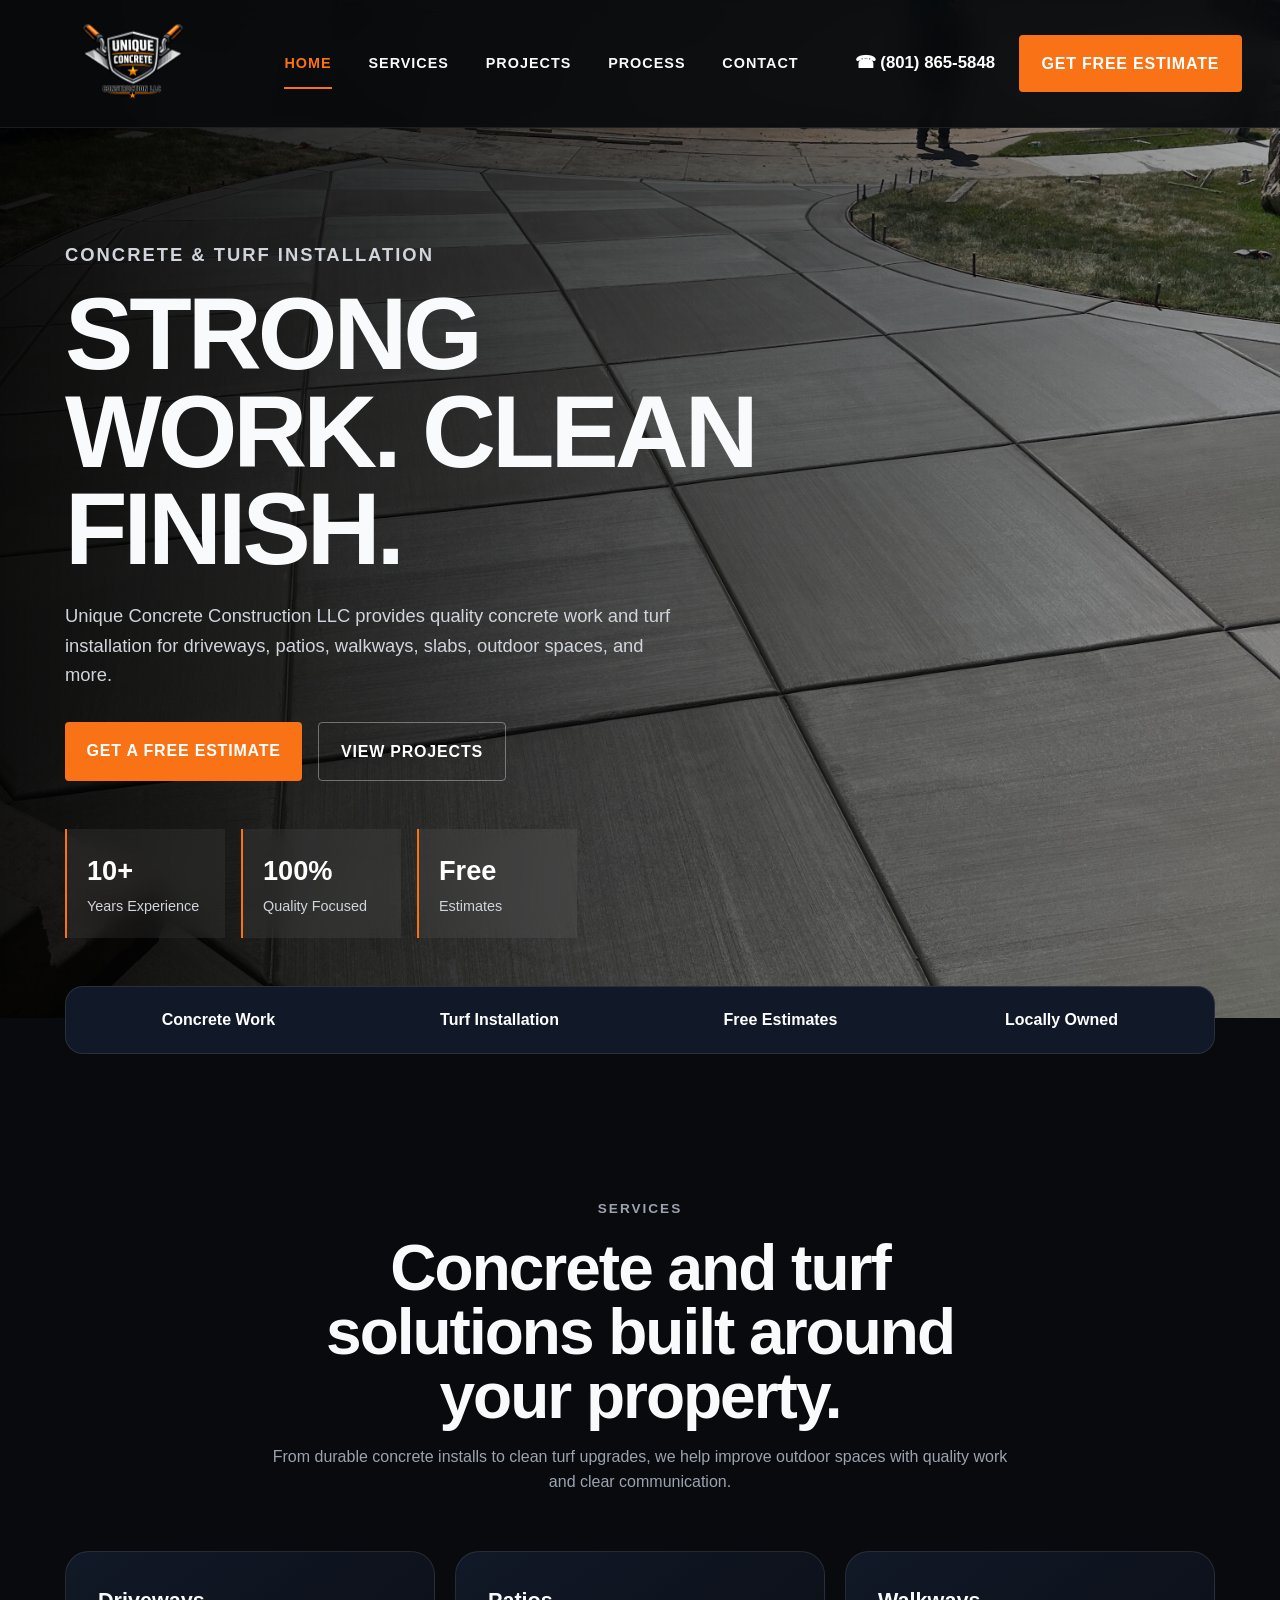
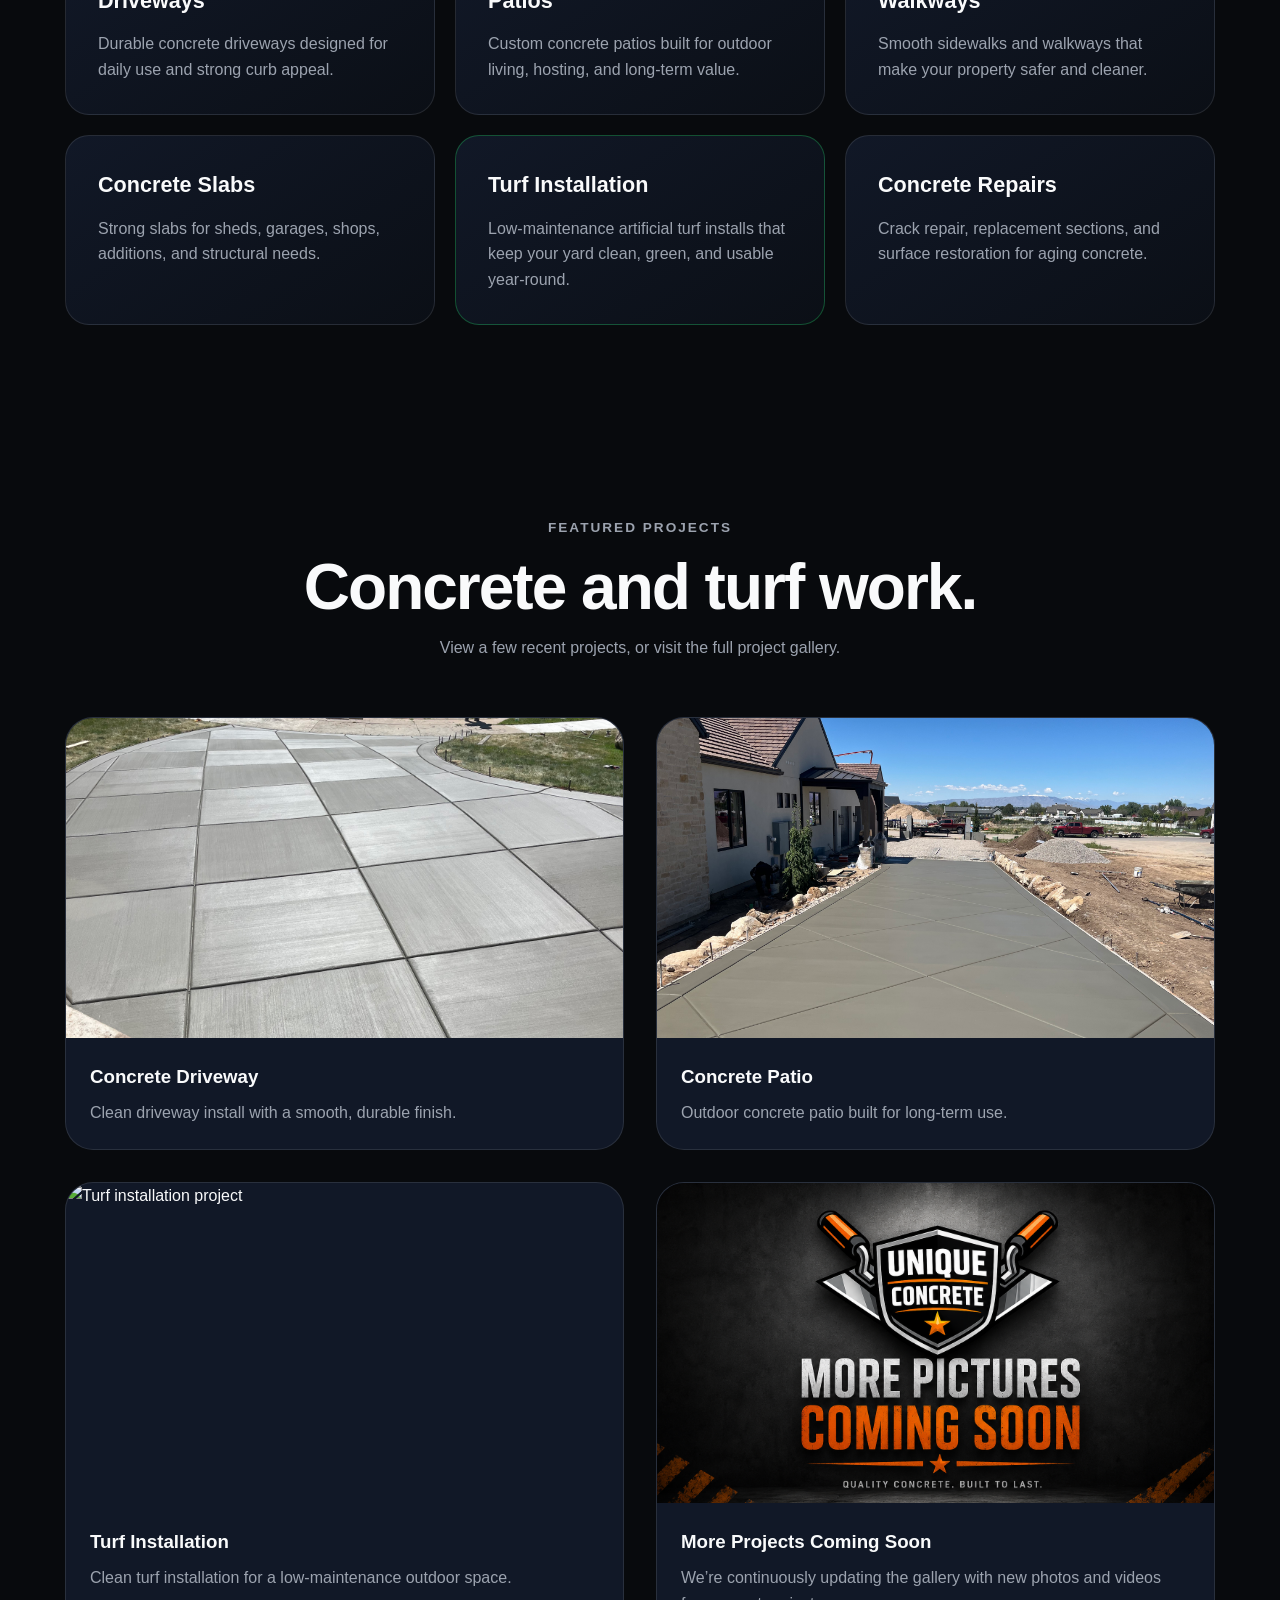
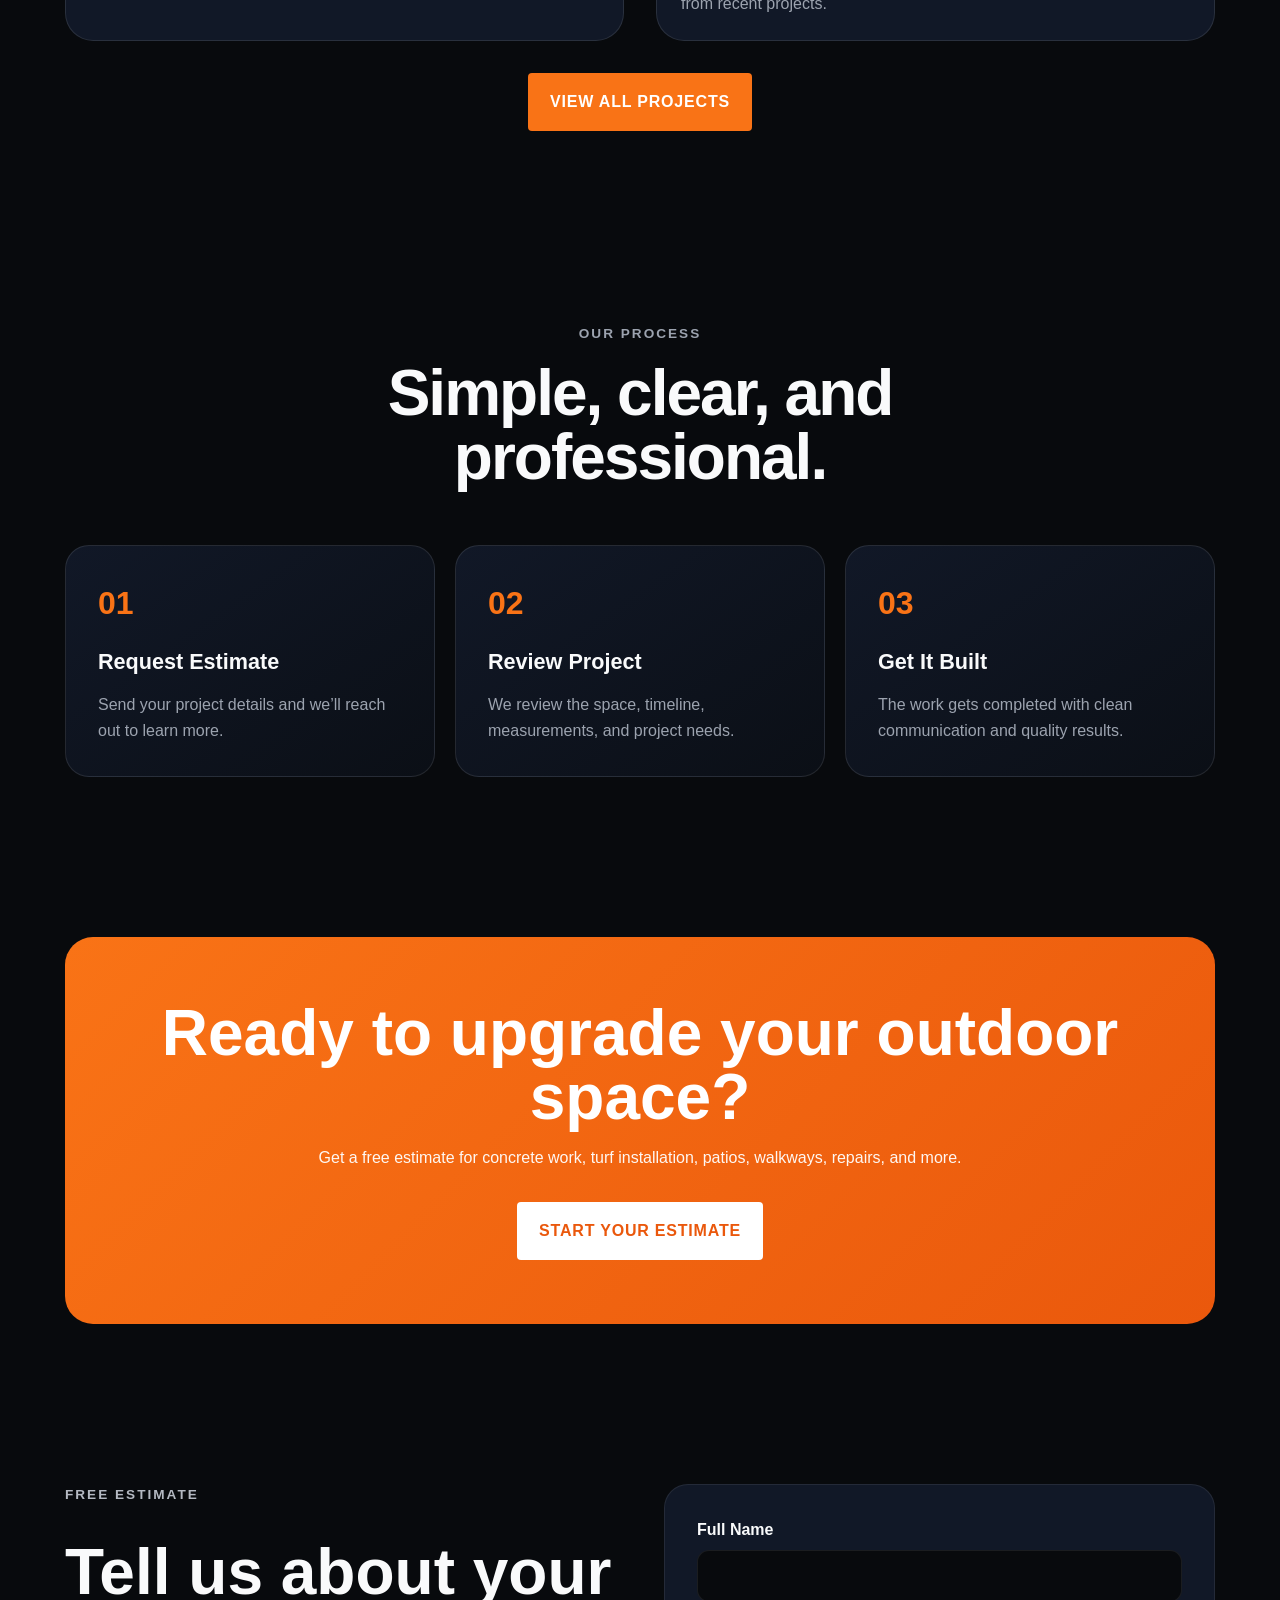
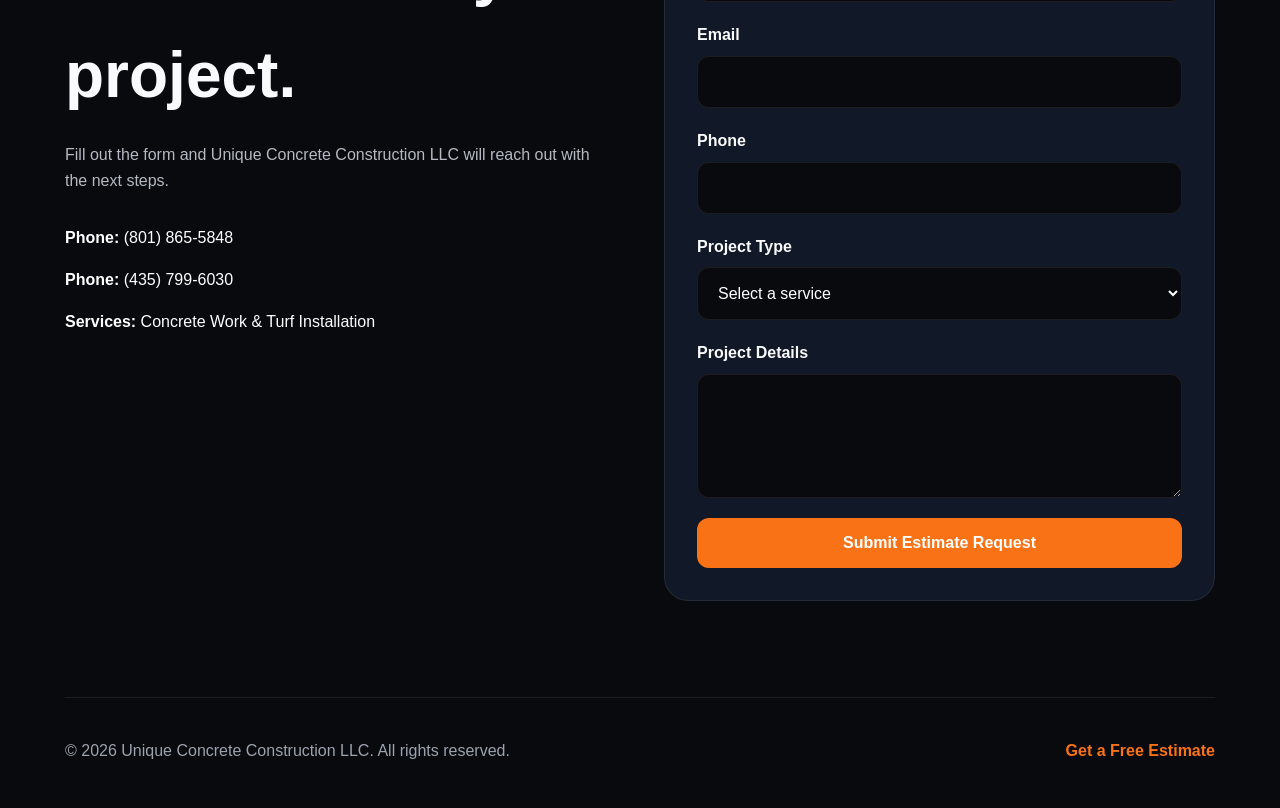
==== commit 81ba58bc: "Add files via upload" ====
--- a/index.html
+++ b/index.html
@@ -3,42 +3,56 @@
 <head>
   <meta charset="UTF-8" />
   <meta name="viewport" content="width=device-width, initial-scale=1.0" />
-  <title>Unique Concrete Construction LLC</title>
-  <link rel="icon" type="image/png" href="favicon.png">
+
+  <title>Unique Concrete Construction LLC | Concrete & Turf Installation</title>
+  <meta name="description" content="Unique Concrete Construction LLC provides quality concrete work and turf installation for driveways, patios, walkways, slabs, repairs, and outdoor upgrades." />
+
+  <link rel="icon" type="image/png" href="favicon.png" />
   <link rel="stylesheet" href="styles.css" />
 </head>
 <body>
 
 <header class="site-header">
   <nav class="navbar">
-    <a href="index.html" class="logo">
-      <img src="logo.png" alt="Unique Concrete Construction LLC logo">
+    <a href="index.html" class="logo" aria-label="Go to homepage">
+      <img src="logo.png" alt="Unique Concrete Construction LLC logo" />
     </a>
 
-    <input type="checkbox" id="menu-toggle" class="menu-toggle">
-
-    <label for="menu-toggle" class="hamburger">
+    <button class="menu-btn" id="menuBtn" aria-label="Open menu">
       <span></span>
       <span></span>
       <span></span>
-    </label>
-
-    <div class="nav-menu">
-      <div class="nav-links">
-        <a href="index.html" class="active">Home</a>
-        <a href="#services">Services</a>
-        <a href="projects.html">Projects</a>
-        <a href="#process">Process</a>
-        <a href="#contact">Contact</a>
-      </div>
-
-      <div class="nav-actions">
-        <a href="tel:4357996030" class="phone-link">☎ (435) 799-6030</a>
-        <a href="#contact" class="estimate-btn">Get Free Estimate</a>
-      </div>
+    </button>
+
+    <div class="desktop-nav">
+      <a href="index.html" class="active">Home</a>
+      <a href="#services">Services</a>
+      <a href="projects.html">Projects</a>
+      <a href="#process">Process</a>
+      <a href="#contact">Contact</a>
+    </div>
+
+    <div class="desktop-actions">
+      <a href="tel:8018655848" class="phone-link">☎ (801) 865-5848</a>
+      <a href="#contact" class="estimate-btn">Get Free Estimate</a>
     </div>
   </nav>
 </header>
+
+<div class="menu-overlay" id="menuOverlay"></div>
+
+<aside class="mobile-menu" id="mobileMenu">
+  <a href="index.html">Home</a>
+  <a href="#services">Services</a>
+  <a href="projects.html">Projects</a>
+  <a href="#process">Process</a>
+  <a href="#contact">Contact</a>
+
+  <div class="mobile-menu-actions">
+    <a href="tel:8018655848" class="phone-link">☎ (801) 865-5848</a>
+    <a href="#contact" class="estimate-btn">Get Free Estimate</a>
+  </div>
+</aside>
 
 <section class="hero" id="home">
   <div class="hero-content">
@@ -55,9 +69,20 @@
     </div>
 
     <div class="hero-stats">
-      <div><strong>10+</strong><span>Years Experience</span></div>
-      <div><strong>100%</strong><span>Quality Focused</span></div>
-      <div><strong>Free</strong><span>Estimates</span></div>
+      <div>
+        <strong>10+</strong>
+        <span>Years Experience</span>
+      </div>
+
+      <div>
+        <strong>100%</strong>
+        <span>Quality Focused</span>
+      </div>
+
+      <div>
+        <strong>Free</strong>
+        <span>Estimates</span>
+      </div>
     </div>
   </div>
 </section>
@@ -73,39 +98,42 @@
   <div class="section-heading">
     <p class="eyebrow">Services</p>
     <h2>Concrete and turf solutions built around your property.</h2>
-    <p>From durable concrete installs to clean turf upgrades, we help improve outdoor spaces with quality work.</p>
+    <p>
+      From durable concrete installs to clean turf upgrades, we help improve outdoor spaces
+      with quality work and clear communication.
+    </p>
   </div>
 
   <div class="services-grid">
-    <div class="service-card">
+    <article class="service-card">
       <h3>Driveways</h3>
       <p>Durable concrete driveways designed for daily use and strong curb appeal.</p>
-    </div>
-
-    <div class="service-card">
+    </article>
+
+    <article class="service-card">
       <h3>Patios</h3>
       <p>Custom concrete patios built for outdoor living, hosting, and long-term value.</p>
-    </div>
-
-    <div class="service-card">
+    </article>
+
+    <article class="service-card">
       <h3>Walkways</h3>
       <p>Smooth sidewalks and walkways that make your property safer and cleaner.</p>
-    </div>
-
-    <div class="service-card">
+    </article>
+
+    <article class="service-card">
       <h3>Concrete Slabs</h3>
       <p>Strong slabs for sheds, garages, shops, additions, and structural needs.</p>
-    </div>
-
-    <div class="service-card turf-card">
+    </article>
+
+    <article class="service-card turf-card">
       <h3>Turf Installation</h3>
       <p>Low-maintenance artificial turf installs that keep your yard clean, green, and usable year-round.</p>
-    </div>
-
-    <div class="service-card">
+    </article>
+
+    <article class="service-card">
       <h3>Concrete Repairs</h3>
       <p>Crack repair, replacement sections, and surface restoration for aging concrete.</p>
-    </div>
+    </article>
   </div>
 </section>
 
@@ -116,38 +144,38 @@
     <p>View a few recent projects, or visit the full project gallery.</p>
   </div>
 
-  <div class="project-page-grid">
-    <div class="project-page-card">
-      <img src="IMG_0602.jpeg" alt="Concrete driveway project">
+  <div class="project-grid">
+    <article class="project-card">
+      <img src="IMG_0602.jpeg" alt="Concrete driveway project" />
       <div>
         <h3>Concrete Driveway</h3>
         <p>Clean driveway install with a smooth, durable finish.</p>
       </div>
-    </div>
-
-    <div class="project-page-card">
-      <img src="IMG_0565.jpeg" alt="Concrete patio project">
+    </article>
+
+    <article class="project-card">
+      <img src="IMG_0565.jpeg" alt="Concrete patio project" />
       <div>
         <h3>Concrete Patio</h3>
         <p>Outdoor concrete patio built for long-term use.</p>
       </div>
-    </div>
-
-    <div class="project-page-card">
-      <img src="IMG_0695.jpeg" alt="Turf installation project">
+    </article>
+
+    <article class="project-card">
+      <img src="IMG_0695.jpeg" alt="Turf installation project" />
       <div>
         <h3>Turf Installation</h3>
-        <p>Clean artificial turf installation for a low-maintenance outdoor space.</p>
-      </div>
-    </div>
-
-    <div class="project-page-card">
-      <img src="coming soon.png" alt="More projects coming soon">
+        <p>Clean turf installation for a low-maintenance outdoor space.</p>
+      </div>
+    </article>
+
+    <article class="project-card">
+      <img src="coming soon.png" alt="More projects coming soon" />
       <div>
         <h3>More Projects Coming Soon</h3>
         <p>We’re continuously updating the gallery with new photos and videos from recent projects.</p>
       </div>
-    </div>
+    </article>
   </div>
 
   <div class="center-btn">
@@ -162,23 +190,23 @@
   </div>
 
   <div class="process-grid">
-    <div class="process-card">
-      <strong>1</strong>
+    <article class="process-card">
+      <strong>01</strong>
       <h3>Request Estimate</h3>
       <p>Send your project details and we’ll reach out to learn more.</p>
-    </div>
-
-    <div class="process-card">
-      <strong>2</strong>
+    </article>
+
+    <article class="process-card">
+      <strong>02</strong>
       <h3>Review Project</h3>
       <p>We review the space, timeline, measurements, and project needs.</p>
-    </div>
-
-    <div class="process-card">
-      <strong>3</strong>
+    </article>
+
+    <article class="process-card">
+      <strong>03</strong>
       <h3>Get It Built</h3>
       <p>The work gets completed with clean communication and quality results.</p>
-    </div>
+    </article>
   </div>
 </section>
 
@@ -197,8 +225,8 @@
     </p>
 
     <div class="contact-details">
+      <p><strong>Phone:</strong> (801) 865-5848</p>
       <p><strong>Phone:</strong> (435) 799-6030</p>
-      <p><strong>Email:</strong> uniqueconcreteconstructionllc@gmail.com</p>
       <p><strong>Services:</strong> Concrete Work & Turf Installation</p>
     </div>
   </div>
@@ -206,19 +234,23 @@
   <form name="estimate" method="POST" data-netlify="true" class="contact-form">
     <input type="hidden" name="form-name" value="estimate" />
 
-    <label>Full Name
+    <label>
+      Full Name
       <input type="text" name="name" required />
     </label>
 
-    <label>Email
+    <label>
+      Email
       <input type="email" name="email" required />
     </label>
 
-    <label>Phone
+    <label>
+      Phone
       <input type="tel" name="phone" required />
     </label>
 
-    <label>Project Type
+    <label>
+      Project Type
       <select name="project-type" required>
         <option value="">Select a service</option>
         <option>Driveway</option>
@@ -233,7 +265,8 @@
       </select>
     </label>
 
-    <label>Project Details
+    <label>
+      Project Details
       <textarea name="message" rows="5" required></textarea>
     </label>
 
@@ -246,7 +279,8 @@
   <a href="#contact">Get a Free Estimate</a>
 </footer>
 
-<a href="tel:4357996030" class="mobile-call-btn">Call Now</a>
-
+<a href="tel:8018655848" class="mobile-call-btn">Call Now</a>
+
+<script src="script.js"></script>
 </body>
 </html>
--- a/styles.css
+++ b/styles.css
@@ -1,3 +1,7 @@
+/* =========================
+   RESET + GLOBAL
+========================= */
+
 * {
   margin: 0;
   padding: 0;
@@ -15,12 +19,24 @@
   line-height: 1.6;
 }
 
+img {
+  max-width: 100%;
+}
+
+a {
+  color: inherit;
+}
+
+/* =========================
+   HEADER
+========================= */
+
 .site-header {
   position: fixed;
   top: 0;
   left: 0;
   width: 100%;
-  z-index: 1000;
+  z-index: 3000;
   background: rgba(8, 10, 13, 0.92);
   backdrop-filter: blur(14px);
   border-bottom: 1px solid rgba(255,255,255,.08);
@@ -28,8 +44,8 @@
 
 .navbar {
   width: min(1400px, 94%);
+  min-height: 112px;
   margin: auto;
-  min-height: 112px;
 
   display: grid;
   grid-template-columns: auto 1fr auto;
@@ -43,13 +59,14 @@
   display: block;
 }
 
-.nav-links {
+.desktop-nav {
   display: flex;
   justify-content: center;
+  align-items: center;
   gap: 2.3rem;
 }
 
-.nav-links a {
+.desktop-nav a {
   color: #f9fafb;
   text-decoration: none;
   text-transform: uppercase;
@@ -59,7 +76,7 @@
   position: relative;
 }
 
-.nav-links a::after {
+.desktop-nav a::after {
   content: "";
   position: absolute;
   left: 0;
@@ -70,17 +87,17 @@
   transition: .3s;
 }
 
-.nav-links a:hover::after,
-.nav-links a.active::after {
+.desktop-nav a:hover,
+.desktop-nav a.active {
+  color: #f97316;
+}
+
+.desktop-nav a:hover::after,
+.desktop-nav a.active::after {
   width: 100%;
 }
 
-.nav-links a:hover,
-.nav-links a.active {
-  color: #f97316;
-}
-
-.nav-actions {
+.desktop-actions {
   display: flex;
   align-items: center;
   gap: 1.5rem;
@@ -112,15 +129,61 @@
   transform: translateY(-3px);
 }
 
+/* =========================
+   HAMBURGER BUTTON
+========================= */
+
+.menu-btn {
+  display: none;
+  width: 38px;
+  height: 30px;
+  border: none;
+  background: transparent;
+  cursor: pointer;
+  z-index: 5001;
+  position: relative;
+}
+
+.menu-btn span {
+  display: block;
+  width: 100%;
+  height: 3px;
+  background: white;
+  border-radius: 999px;
+  transition: .35s ease;
+}
+
+.menu-btn span + span {
+  margin-top: 8px;
+}
+
+.menu-btn.open span:nth-child(1) {
+  transform: translateY(11px) rotate(45deg);
+}
+
+.menu-btn.open span:nth-child(2) {
+  opacity: 0;
+}
+
+.menu-btn.open span:nth-child(3) {
+  transform: translateY(-11px) rotate(-45deg);
+}
+
+/* =========================
+   HERO
+========================= */
+
 .hero {
   min-height: 100vh;
   padding: 15rem 2rem 5rem;
+
   display: flex;
   align-items: center;
 
   background:
     linear-gradient(90deg, rgba(0,0,0,.92) 0%, rgba(0,0,0,.75) 38%, rgba(0,0,0,.35) 100%),
-    url("https://images.unsplash.com/photo-1600566753190-17f0baa2a6c3?auto=format&fit=crop&w=1800&q=80");
+    url("IMG_0602.jpeg");
+
   background-size: cover;
   background-position: center;
 }
@@ -210,362 +273,10 @@
   color: #d1d5db;
   font-size: .9rem;
 }
-
-.section {
-  width: min(1150px, 92%);
-  margin: auto;
-  padding: 6rem 0;
-}
-
-.section-heading {
-  max-width: 760px;
-  margin: 0 auto 3.5rem;
-  text-align: center;
-}
-
-.section-heading h2 {
-  font-size: clamp(2.2rem, 5vw, 4rem);
-  line-height: 1;
-  letter-spacing: -2px;
-  margin-bottom: 1rem;
-}
-
-.section-heading p {
-  color: #9ca3af;
-}
-
-.services-grid,
-.process-grid {
-  display: grid;
-  grid-template-columns: repeat(3, 1fr);
-  gap: 1.25rem;
-}
-
-.service-card,
-.process-card {
-  padding: 2rem;
-  border: 1px solid rgba(255,255,255,.1);
-  border-radius: 24px;
-  background: linear-gradient(145deg, #111827, #0b0f16);
-  transition: .3s;
-}
-
-.service-card:hover,
-.process-card:hover {
-  transform: translateY(-8px);
-  border-color: rgba(249, 115, 22, .5);
-}
-
-.service-card h3,
-.process-card h3 {
-  font-size: 1.35rem;
-  margin-bottom: .8rem;
-}
-
-.service-card p,
-.process-card p {
-  color: #9ca3af;
-}
-
-.project-grid {
-  display: grid;
-  grid-template-columns: 1.4fr 1fr 1fr;
-  gap: 1.25rem;
-}
-
-.project-card {
-  min-height: 240px;
-  border-radius: 24px;
-  overflow: hidden;
-  position: relative;
-  background:
-    linear-gradient(rgba(0,0,0,.1), rgba(0,0,0,.75)),
-    url("https://images.unsplash.com/photo-1621905251189-08b45d6a269e?auto=format&fit=crop&w=900&q=80");
-  background-size: cover;
-  background-position: center;
-  transition: .3s;
-}
-
-.project-card.large {
-  grid-row: span 2;
-}
-
-.project-card:nth-child(2) {
-  background-image:
-    linear-gradient(rgba(0,0,0,.1), rgba(0,0,0,.75)),
-    url("https://images.unsplash.com/photo-1565008447742-97f6f38c985c?auto=format&fit=crop&w=900&q=80");
-}
-
-.project-card:nth-child(3) {
-  background-image:
-    linear-gradient(rgba(0,0,0,.1), rgba(0,0,0,.75)),
-    url("https://images.unsplash.com/photo-1504917595217-d4dc5ebe6122?auto=format&fit=crop&w=900&q=80");
-}
-
-.project-card:hover {
-  transform: scale(1.02);
-}
-
-.project-card span {
-  position: absolute;
-  left: 1.25rem;
-  bottom: 1.25rem;
-  font-weight: 900;
-  font-size: 1.1rem;
-}
-
-.process-section {
-  width: min(1150px, 92%);
-  margin: auto;
-  padding: 6rem 0;
-}
-
-.process-card strong {
-  color: #f97316;
-  font-size: 2rem;
-  display: block;
-  margin-bottom: 1rem;
-}
-
-.cta-band {
-  width: min(1150px, 92%);
-  margin: 3rem auto;
-  padding: 4rem 2rem;
-  border-radius: 34px;
-  text-align: center;
-  background: linear-gradient(135deg, #f97316, #ea580c);
-  color: #111827;
-}
-
-.cta-band h2 {
-  font-size: clamp(2rem, 5vw, 4rem);
-  line-height: 1;
-  margin-bottom: 1rem;
-}
-
-.cta-band p {
-  margin-bottom: 2rem;
-  font-weight: 700;
-}
-
-.cta-band .primary {
-  background: #111827;
-  color: white;
-}
-
-.contact-section {
-  width: min(1150px, 92%);
-  margin: auto;
-  padding: 6rem 0;
-
-  display: grid;
-  grid-template-columns: .9fr 1.1fr;
-  gap: 2rem;
-}
-
-.contact-info h2 {
-  font-size: clamp(2.3rem, 5vw, 4rem);
-  line-height: 1;
-  letter-spacing: -2px;
-  margin-bottom: 1rem;
-}
-
-.contact-info p {
-  color: #9ca3af;
-}
-
-.contact-details {
-  margin-top: 2rem;
-}
-
-.contact-details p {
-  margin-bottom: .75rem;
-}
-
-.contact-form {
-  padding: 2rem;
-  border: 1px solid rgba(255,255,255,.1);
-  border-radius: 28px;
-  background: #111827;
-
-  display: flex;
-  flex-direction: column;
-  gap: 1rem;
-}
-
-.contact-form label {
-  display: flex;
-  flex-direction: column;
-  gap: .5rem;
-  font-weight: 800;
-}
-
-.contact-form input,
-.contact-form select,
-.contact-form textarea {
-  width: 100%;
-  padding: 1rem;
-  border: 1px solid rgba(255,255,255,.12);
-  border-radius: 14px;
-  background: #080a0d;
-  color: white;
-  font-size: 1rem;
-}
-
-.contact-form button {
-  border: none;
-  padding: 1rem;
-  border-radius: 999px;
-  background: #f97316;
-  color: white;
-  font-size: 1rem;
-  font-weight: 900;
-  cursor: pointer;
-}
-
-.footer {
-  width: min(1150px, 92%);
-  margin: auto;
-  padding: 2rem 0;
-  border-top: 1px solid rgba(255,255,255,.1);
-
-  display: flex;
-  justify-content: space-between;
-  gap: 1rem;
-}
-
-.footer p {
-  color: #9ca3af;
-}
-
-.footer a {
-  color: #f97316;
-  text-decoration: none;
-  font-weight: 900;
-}
-
-@media (max-width: 1050px) {
-  .navbar {
-    grid-template-columns: 1fr;
-    justify-items: center;
-    padding: 1rem 0;
-    gap: 1rem;
-  }
-
-  .nav-actions {
-    flex-wrap: wrap;
-    justify-content: center;
-  }
-
-  .hero {
-    padding-top: 18rem;
-  }
-}
-
-@media (max-width: 900px) {
-  .logo img {
-    width: 150px;
-  }
-
-  .nav-links {
-    flex-wrap: wrap;
-    gap: 1rem;
-  }
-
-  .nav-actions {
-    gap: .8rem;
-  }
-
-  .phone-link {
-    font-size: .95rem;
-  }
-
-  .estimate-btn {
-    padding: .85rem 1rem;
-    font-size: .8rem;
-  }
-
-  .services-grid,
-  .process-grid,
-  .contact-section {
-    grid-template-columns: 1fr;
-  }
-
-  .project-grid {
-    grid-template-columns: 1fr;
-  }
-
-  .project-card.large {
-    grid-row: auto;
-  }
-
-  .footer {
-    flex-direction: column;
-    text-align: center;
-  }
-}
-.projects-hero {
-  width: min(1150px, 92%);
-  margin: auto;
-  padding: 11rem 0 4rem;
-  text-align: center;
-}
-
-.projects-hero h1 {
-  max-width: 900px;
-  margin: auto;
-  font-size: clamp(3rem, 7vw, 6rem);
-  line-height: .95;
-  letter-spacing: -4px;
-}
-
-.projects-hero p {
-  max-width: 700px;
-  margin: 1.5rem auto 0;
-  color: #9ca3af;
-}
-
-.project-page-grid {
-  display: grid;
-  grid-template-columns: repeat(2, 1fr);
-  gap: 2rem;
-}
-
-.project-page-card {
-  border: 1px solid rgba(255,255,255,.1);
-  border-radius: 28px;
-  overflow: hidden;
-  background: #111827;
-}
-
-.project-page-card img {
-  width: 100%;
-  height: 320px;
-  object-fit: cover;
-  display: block;
-}
-
-.project-page-card div {
-  padding: 1.5rem;
-}
-
-.project-page-card h3 {
-  margin-bottom: .5rem;
-}
-
-.project-page-card p {
-  color: #9ca3af;
-}
-
-@media (max-width: 900px) {
-  .project-page-grid {
-    grid-template-columns: 1fr;
-  }
-
-  .logo img {
-    height: 44px;
-  }
-}
+/* =========================
+   TRUST BAR
+========================= */
+
 .trust-bar {
   width: min(1150px, 92%);
   margin: -2rem auto 3rem;
@@ -587,639 +298,9 @@
   font-weight: 900;
 }
 
-.project-page-grid {
-  display: grid;
-  grid-template-columns: repeat(2, 1fr);
-  gap: 2rem;
-}
-
-.project-page-card {
-  border: 1px solid rgba(255,255,255,.1);
-  border-radius: 28px;
-  overflow: hidden;
-  background: #111827;
-}
-
-.project-page-card img {
-  width: 100%;
-  height: 320px;
-  object-fit: cover;
-  display: block;
-}
-
-.project-page-card div {
-  padding: 1.5rem;
-}
-
-.project-page-card h3 {
-  margin-bottom: .5rem;
-}
-
-.project-page-card p {
-  color: #9ca3af;
-}
-
-.mobile-call-btn {
-  display: none;
-}
-
-@media (max-width: 900px) {
-  .trust-bar {
-    grid-template-columns: 1fr;
-  }
-
-  .project-page-grid {
-    grid-template-columns: 1fr;
-  }
-
-  .mobile-call-btn {
-    display: block;
-    position: fixed;
-    right: 1rem;
-    bottom: 1rem;
-    z-index: 2000;
-    background: #f97316;
-    color: white;
-    padding: 1rem 1.2rem;
-    border-radius: 999px;
-    text-decoration: none;
-    font-weight: 900;
-    box-shadow: 0 15px 35px rgba(0,0,0,.35);
-  }
-}
-.menu-toggle {
-  display: none;
-}
-
-.hamburger {
-  display: none;
-  width: 34px;
-  height: 26px;
-  cursor: pointer;
-  flex-direction: column;
-  justify-content: space-between;
-  z-index: 3000;
-}
-
-.hamburger span {
-  display: block;
-  height: 3px;
-  width: 100%;
-  background: white;
-  border-radius: 999px;
-}
-
-.nav-menu {
-  display: contents;
-}
-
-.center-btn {
-  text-align: center;
-  margin-top: 2rem;
-}
-
-@media (max-width: 1050px) {
-  .navbar {
-    grid-template-columns: auto auto;
-    justify-content: space-between;
-    min-height: 90px;
-  }
-
-  .hamburger {
-    display: flex;
-  }
-
-  .nav-menu {
-    position: absolute;
-    top: 100%;
-    left: 0;
-    width: 100%;
-    background: #080a0d;
-    border-top: 1px solid rgba(255,255,255,.1);
-    padding: 2rem;
-    display: none;
-  }
-
-  .menu-toggle:checked ~ .nav-menu {
-    display: block;
-  }
-
-  .nav-links,
-  .nav-actions {
-    flex-direction: column;
-    align-items: center;
-    gap: 1.25rem;
-  }
-
-  .nav-links {
-    margin-bottom: 1.5rem;
-  }
-
-  .nav-links a::after {
-    bottom: -6px;
-  }
-
-  .hero {
-    padding-top: 9rem;
-  }
-}
-#menu-toggle{
-
-display:none;
-
-}
-
-.hamburger{
-
-display:none;
-
-cursor:pointer;
-
-width:35px;
-
-height:26px;
-
-flex-direction:column;
-
-justify-content:space-between;
-
-z-index:9999;
-
-}
-
-.hamburger span{
-
-display:block;
-
-height:3px;
-
-background:white;
-
-border-radius:50px;
-
-transition:.35s;
-
-}
-
-.menu{
-
-display:flex;
-
-align-items:center;
-
-gap:2rem;
-
-}
-
-.menu a{
-
-text-decoration:none;
-
-color:white;
-
-font-weight:700;
-
-}
-
-@media(max-width:900px){
-
-.hamburger{
-
-display:flex;
-
-}
-
-.menu{
-
-position:fixed;
-
-top:0;
-
-right:-100%;
-
-width:85%;
-
-height:100vh;
-
-background:#0b0b0b;
-
-display:flex;
-
-flex-direction:column;
-
-justify-content:center;
-
-align-items:center;
-
-gap:2rem;
-
-transition:.4s;
-
-box-shadow:-15px 0 50px rgba(0,0,0,.4);
-
-}
-
-#menu-toggle:checked~.menu{
-
-right:0;
-
-}
-
-.menu a{
-
-font-size:1.2rem;
-
-}
-
-.phone-btn{
-
-margin-top:1rem;
-
-}
-
-.nav-links{
-
-display:none;
-
-}
-
-.nav-actions{
-
-display:none;
-
-}
-
-}
-/* PREMIUM MOBILE MENU */
-.menu-toggle {
-  display: none;
-}
-
-.hamburger {
-  display: none;
-  width: 34px;
-  height: 26px;
-  cursor: pointer;
-  flex-direction: column;
-  justify-content: space-between;
-  z-index: 5000;
-}
-
-.hamburger span {
-  display: block;
-  height: 3px;
-  width: 100%;
-  background: white;
-  border-radius: 999px;
-  transition: 0.35s ease;
-}
-
-.nav-menu {
-  display: contents;
-}
-
-@media (max-width: 1050px) {
-  .navbar {
-    grid-template-columns: auto auto;
-    justify-content: space-between;
-    min-height: 90px;
-  }
-
-  .hamburger {
-    display: flex;
-  }
-
-  .nav-menu {
-    position: fixed;
-    top: 0;
-    right: -100%;
-    width: min(420px, 86vw);
-    height: 100vh;
-    z-index: 4000;
-
-    display: flex;
-    flex-direction: column;
-    justify-content: center;
-    align-items: center;
-    gap: 2rem;
-
-    background: rgba(8, 10, 13, 0.88);
-    backdrop-filter: blur(22px);
-    border-left: 1px solid rgba(255,255,255,.12);
-    box-shadow: -30px 0 80px rgba(0,0,0,.45);
-
-    transition: right 0.45s ease;
-  }
-
-  .menu-toggle:checked ~ .nav-menu {
-    right: 0;
-  }
-
-  .menu-toggle:checked + .hamburger span:nth-child(1) {
-    transform: translateY(11.5px) rotate(45deg);
-  }
-
-  .menu-toggle:checked + .hamburger span:nth-child(2) {
-    opacity: 0;
-  }
-
-  .menu-toggle:checked + .hamburger span:nth-child(3) {
-    transform: translateY(-11.5px) rotate(-45deg);
-  }
-
-  .nav-menu .nav-links,
-  .nav-menu .nav-actions {
-    display: flex;
-    flex-direction: column;
-    align-items: center;
-  }
-
-  .nav-menu .nav-links {
-    gap: 1.5rem;
-  }
-
-  .nav-menu .nav-links a {
-    font-size: 1.35rem;
-    letter-spacing: 2px;
-  }
-
-  .nav-menu .nav-links a::after {
-    bottom: -7px;
-  }
-
-  .nav-menu .nav-actions {
-    gap: 1rem;
-  }
-
-  .phone-link {
-    font-size: 1.05rem;
-  }
-
-  .estimate-btn {
-    padding: 1rem 1.25rem;
-  }
-
-  .hero {
-    padding-top: 9rem;
-  }
-}
-* {
-  margin: 0;
-  padding: 0;
-  box-sizing: border-box;
-}
-
-html {
-  scroll-behavior: smooth;
-}
-
-body {
-  font-family: Arial, sans-serif;
-  background: #080a0d;
-  color: #f9fafb;
-  line-height: 1.6;
-}
-
-.site-header {
-  position: fixed;
-  top: 0;
-  left: 0;
-  width: 100%;
-  z-index: 1000;
-  background: rgba(8, 10, 13, 0.92);
-  backdrop-filter: blur(14px);
-  border-bottom: 1px solid rgba(255,255,255,.08);
-}
-
-.navbar {
-  width: min(1400px, 94%);
-  margin: auto;
-  min-height: 112px;
-  display: grid;
-  grid-template-columns: auto 1fr auto;
-  align-items: center;
-  gap: 2rem;
-}
-
-.logo img {
-  width: 190px;
-  height: auto;
-  display: block;
-}
-
-.nav-menu {
-  display: contents;
-}
-
-.nav-links {
-  display: flex;
-  justify-content: center;
-  gap: 2.3rem;
-}
-
-.nav-links a {
-  color: #f9fafb;
-  text-decoration: none;
-  text-transform: uppercase;
-  font-size: .9rem;
-  font-weight: 900;
-  letter-spacing: 1px;
-  position: relative;
-}
-
-.nav-links a::after {
-  content: "";
-  position: absolute;
-  left: 0;
-  bottom: -14px;
-  width: 0;
-  height: 2px;
-  background: #f97316;
-  transition: .3s;
-}
-
-.nav-links a:hover,
-.nav-links a.active {
-  color: #f97316;
-}
-
-.nav-links a:hover::after,
-.nav-links a.active::after {
-  width: 100%;
-}
-
-.nav-actions {
-  display: flex;
-  align-items: center;
-  gap: 1.5rem;
-}
-
-.phone-link {
-  color: white;
-  text-decoration: none;
-  font-size: 1.05rem;
-  font-weight: 900;
-  white-space: nowrap;
-}
-
-.estimate-btn {
-  background: #f97316;
-  color: white;
-  text-decoration: none;
-  text-transform: uppercase;
-  padding: 1rem 1.4rem;
-  border-radius: 4px;
-  font-weight: 900;
-  letter-spacing: .8px;
-  transition: .3s;
-  white-space: nowrap;
-}
-
-.estimate-btn:hover {
-  background: #fb923c;
-  transform: translateY(-3px);
-}
-
-.menu-toggle {
-  display: none;
-}
-
-.hamburger {
-  display: none;
-  width: 34px;
-  height: 26px;
-  cursor: pointer;
-  flex-direction: column;
-  justify-content: space-between;
-  z-index: 5000;
-}
-
-.hamburger span {
-  display: block;
-  height: 3px;
-  width: 100%;
-  background: white;
-  border-radius: 999px;
-  transition: .35s ease;
-}
-
-.hero {
-  min-height: 100vh;
-  padding: 15rem 2rem 5rem;
-  display: flex;
-  align-items: center;
-  background:
-    linear-gradient(90deg, rgba(0,0,0,.92) 0%, rgba(0,0,0,.75) 38%, rgba(0,0,0,.35) 100%),
-    url("IMG_0602.jpeg");
-  background-size: cover;
-  background-position: center;
-}
-
-.hero-content {
-  width: min(1150px, 100%);
-  margin: auto;
-}
-
-.eyebrow {
-  color: #f97316;
-  text-transform: uppercase;
-  letter-spacing: 2px;
-  font-size: .85rem;
-  font-weight: 900;
-  margin-bottom: 1rem;
-}
-
-.hero h1 {
-  max-width: 760px;
-  font-size: clamp(3.5rem, 8vw, 6.8rem);
-  line-height: .95;
-  letter-spacing: -4px;
-  margin-bottom: 1.5rem;
-  text-transform: uppercase;
-}
-
-.hero p {
-  max-width: 620px;
-  color: #d1d5db;
-  font-size: 1.15rem;
-}
-
-.hero-buttons {
-  display: flex;
-  gap: 1rem;
-  flex-wrap: wrap;
-  margin: 2rem 0 3rem;
-}
-
-.btn {
-  display: inline-block;
-  text-decoration: none;
-  padding: 1rem 1.35rem;
-  border-radius: 4px;
-  font-weight: 900;
-  text-transform: uppercase;
-  letter-spacing: .8px;
-  transition: .3s;
-}
-
-.primary {
-  background: #f97316;
-  color: white;
-}
-
-.secondary {
-  border: 1px solid rgba(255,255,255,.35);
-  color: white;
-}
-
-.btn:hover {
-  transform: translateY(-4px);
-}
-
-.hero-stats {
-  display: flex;
-  gap: 1rem;
-  flex-wrap: wrap;
-}
-
-.hero-stats div {
-  min-width: 160px;
-  padding: 1.25rem;
-  border-left: 2px solid #f97316;
-  background: rgba(255,255,255,.06);
-  backdrop-filter: blur(12px);
-}
-
-.hero-stats strong {
-  display: block;
-  font-size: 1.7rem;
-  color: white;
-}
-
-.hero-stats span {
-  color: #d1d5db;
-  font-size: .9rem;
-}
-
-.trust-bar {
-  width: min(1150px, 92%);
-  margin: -2rem auto 3rem;
-  position: relative;
-  z-index: 5;
-  padding: 1.25rem;
-  border-radius: 18px;
-  background: #111827;
-  border: 1px solid rgba(255,255,255,.1);
-  display: grid;
-  grid-template-columns: repeat(4, 1fr);
-  gap: 1rem;
-  text-align: center;
-}
-
-.trust-bar span {
-  color: white;
-  font-weight: 900;
-}
+/* =========================
+   SECTIONS
+========================= */
 
 .section,
 .process-section {
@@ -1244,6 +325,10 @@
 .section-heading p {
   color: #9ca3af;
 }
+
+/* =========================
+   SERVICES
+========================= */
 
 .services-grid,
 .process-grid {
@@ -1282,13 +367,17 @@
   color: #9ca3af;
 }
 
-.project-page-grid {
+/* =========================
+   PROJECTS
+========================= */
+
+.project-grid {
   display: grid;
   grid-template-columns: repeat(2, 1fr);
   gap: 2rem;
 }
 
-.project-page-card {
+.project-card {
   border: 1px solid rgba(255,255,255,.1);
   border-radius: 28px;
   overflow: hidden;
@@ -1296,27 +385,32 @@
   transition: .3s;
 }
 
-.project-page-card:hover {
+.project-card:hover {
   transform: translateY(-8px);
   border-color: rgba(249, 115, 22, .45);
 }
 
-.project-page-card img {
+.project-card img {
   width: 100%;
   height: 320px;
   object-fit: cover;
   display: block;
-}
-
-.project-page-card div {
+  transition: .4s;
+}
+
+.project-card:hover img {
+  transform: scale(1.04);
+}
+
+.project-card div {
   padding: 1.5rem;
 }
 
-.project-page-card h3 {
+.project-card h3 {
   margin-bottom: .5rem;
 }
 
-.project-page-card p {
+.project-card p {
   color: #9ca3af;
 }
 
@@ -1324,6 +418,10 @@
   text-align: center;
   margin-top: 2rem;
 }
+
+/* =========================
+   PROCESS
+========================= */
 
 .process-card strong {
   color: #f97316;
@@ -1331,145 +429,324 @@
   display: block;
   margin-bottom: 1rem;
 }
+/* =========================
+   CTA SECTION
+========================= */
 
 .cta-band {
   width: min(1150px, 92%);
-  margin: 3rem auto;
+  margin: 4rem auto;
   padding: 4rem 2rem;
-  border-radius: 34px;
+
+  border-radius: 28px;
+
+  background: linear-gradient(135deg,#f97316,#ea580c);
+
+  color: white;
+
   text-align: center;
-  background: linear-gradient(135deg, #f97316, #ea580c);
-  color: #111827;
 }
 
 .cta-band h2 {
-  font-size: clamp(2rem, 5vw, 4rem);
+  font-size: clamp(2rem,5vw,4rem);
   line-height: 1;
   margin-bottom: 1rem;
 }
 
 .cta-band p {
+  max-width: 700px;
+  margin: auto;
   margin-bottom: 2rem;
-  font-weight: 700;
-}
-
-.cta-band .primary {
-  background: #111827;
+  opacity: .95;
+}
+
+.cta-band .btn {
+  background: white;
+  color: #ea580c;
+}
+
+.cta-band .btn:hover {
+  background: #f5f5f5;
+}
+
+/* =========================
+   CONTACT
+========================= */
+
+.contact-section {
+
+    width:min(1150px,92%);
+    margin:auto;
+
+    padding:6rem 0;
+
+    display:grid;
+    grid-template-columns:1fr 1fr;
+
+    gap:3rem;
+
+}
+
+.contact-info h2{
+
+    font-size:clamp(2.5rem,5vw,4rem);
+
+    margin-bottom:1rem;
+
+}
+
+.contact-info p{
+
+    color:#b4b9c2;
+
+}
+
+.contact-details{
+
+    margin-top:2rem;
+
+}
+
+.contact-details p{
+
+    margin-bottom:1rem;
+
+    color:white;
+
+}
+
+.contact-form{
+
+    background:#111827;
+
+    border:1px solid rgba(255,255,255,.08);
+
+    border-radius:24px;
+
+    padding:2rem;
+
+    display:flex;
+
+    flex-direction:column;
+
+    gap:1.25rem;
+
+}
+
+.contact-form label{
+
+    display:flex;
+
+    flex-direction:column;
+
+    gap:.5rem;
+
+    font-weight:700;
+
+}
+
+.contact-form input,
+.contact-form select,
+.contact-form textarea{
+
+    width:100%;
+
+    padding:1rem;
+
+    border-radius:12px;
+
+    border:1px solid rgba(255,255,255,.08);
+
+    background:#080a0d;
+
+    color:white;
+
+    font-size:1rem;
+
+}
+
+.contact-form textarea{
+
+    resize:vertical;
+
+}
+
+.contact-form button{
+
+    padding:1rem;
+
+    border:none;
+
+    border-radius:12px;
+
+    background:#f97316;
+
+    color:white;
+
+    font-size:1rem;
+
+    font-weight:800;
+
+    cursor:pointer;
+
+    transition:.3s;
+
+}
+
+.contact-form button:hover{
+
+    background:#fb923c;
+
+}
+
+/* =========================
+   FOOTER
+========================= */
+
+.footer{
+
+    width:min(1150px,92%);
+
+    margin:auto;
+
+    padding:2.5rem 0;
+
+    border-top:1px solid rgba(255,255,255,.08);
+
+    display:flex;
+
+    justify-content:space-between;
+
+    align-items:center;
+
+    gap:2rem;
+
+}
+
+.footer p{
+
+    color:#9ca3af;
+
+}
+
+.footer a{
+
+    color:#f97316;
+
+    text-decoration:none;
+
+    font-weight:800;
+
+}
+
+/* =========================
+   FLOATING CALL BUTTON
+========================= */
+
+.mobile-call-btn{
+
+    display:none;
+
+    position:fixed;
+
+    right:20px;
+
+    bottom:20px;
+
+    background:#f97316;
+
+    color:white;
+
+    padding:16px 22px;
+
+    border-radius:50px;
+
+    text-decoration:none;
+
+    font-weight:800;
+
+    box-shadow:0 15px 35px rgba(0,0,0,.35);
+
+    z-index:2000;
+
+    transition:.3s;
+
+}
+
+.mobile-call-btn:hover{
+
+    transform:translateY(-4px);
+
+}
+/* =========================
+   MOBILE MENU
+========================= */
+
+.menu-overlay {
+  position: fixed;
+  inset: 0;
+  background: rgba(0,0,0,.55);
+  backdrop-filter: blur(8px);
+  opacity: 0;
+  pointer-events: none;
+  transition: .35s ease;
+  z-index: 3999;
+}
+
+.menu-overlay.open {
+  opacity: 1;
+  pointer-events: auto;
+}
+
+.mobile-menu {
+  position: fixed;
+  top: 0;
+  right: -100%;
+  width: min(420px, 86vw);
+  height: 100vh;
+  z-index: 4000;
+
+  background: rgba(8,10,13,.92);
+  backdrop-filter: blur(24px);
+  border-left: 1px solid rgba(255,255,255,.12);
+  box-shadow: -30px 0 80px rgba(0,0,0,.45);
+
+  display: flex;
+  flex-direction: column;
+  justify-content: center;
+  align-items: center;
+  gap: 2rem;
+  transition: .45s ease;
+}
+
+.mobile-menu.open {
+  right: 0;
+}
+
+.mobile-menu a {
   color: white;
-}
-
-.contact-section {
-  width: min(1150px, 92%);
-  margin: auto;
-  padding: 6rem 0;
-  display: grid;
-  grid-template-columns: .9fr 1.1fr;
-  gap: 2rem;
-}
-
-.contact-info h2 {
-  font-size: clamp(2.3rem, 5vw, 4rem);
-  line-height: 1;
-  letter-spacing: -2px;
-  margin-bottom: 1rem;
-}
-
-.contact-info p {
-  color: #9ca3af;
-}
-
-.contact-details {
-  margin-top: 2rem;
-}
-
-.contact-details p {
-  margin-bottom: .75rem;
-}
-
-.contact-form {
-  padding: 2rem;
-  border: 1px solid rgba(255,255,255,.1);
-  border-radius: 28px;
-  background: #111827;
+  text-decoration: none;
+  text-transform: uppercase;
+  font-size: 1.35rem;
+  font-weight: 900;
+  letter-spacing: 2px;
+}
+
+.mobile-menu-actions {
   display: flex;
   flex-direction: column;
   gap: 1rem;
-}
-
-.contact-form label {
-  display: flex;
-  flex-direction: column;
-  gap: .5rem;
-  font-weight: 800;
-}
-
-.contact-form input,
-.contact-form select,
-.contact-form textarea {
-  width: 100%;
-  padding: 1rem;
-  border: 1px solid rgba(255,255,255,.12);
-  border-radius: 14px;
-  background: #080a0d;
-  color: white;
-  font-size: 1rem;
-}
-
-.contact-form button {
-  border: none;
-  padding: 1rem;
-  border-radius: 999px;
-  background: #f97316;
-  color: white;
-  font-size: 1rem;
-  font-weight: 900;
-  cursor: pointer;
-}
-
-.projects-hero {
-  width: min(1150px, 92%);
-  margin: auto;
-  padding: 13rem 0 4rem;
-  text-align: center;
-}
-
-.projects-hero h1 {
-  max-width: 900px;
-  margin: auto;
-  font-size: clamp(3rem, 7vw, 6rem);
-  line-height: .95;
-  letter-spacing: -4px;
-}
-
-.projects-hero p {
-  max-width: 700px;
-  margin: 1.5rem auto 0;
-  color: #9ca3af;
-}
-
-.footer {
-  width: min(1150px, 92%);
-  margin: auto;
-  padding: 2rem 0;
-  border-top: 1px solid rgba(255,255,255,.1);
-  display: flex;
-  justify-content: space-between;
-  gap: 1rem;
-}
-
-.footer p {
-  color: #9ca3af;
-}
-
-.footer a {
-  color: #f97316;
-  text-decoration: none;
-  font-weight: 900;
-}
-
-.mobile-call-btn {
-  display: none;
-}
+  align-items: center;
+  margin-top: 1rem;
+}
+
+body.menu-open {
+  overflow: hidden;
+}
+
+/* =========================
+   RESPONSIVE
+========================= */
 
 @media (max-width: 1050px) {
   .navbar {
@@ -1478,77 +755,23 @@
     min-height: 90px;
   }
 
-  .hamburger {
-    display: flex;
-  }
-
-  .nav-menu {
-    position: fixed;
-    top: 0;
-    right: -100%;
-    width: min(420px, 86vw);
-    height: 100vh;
-    z-index: 4000;
-    display: flex;
-    flex-direction: column;
-    justify-content: center;
-    align-items: center;
-    gap: 2rem;
-    background: rgba(8, 10, 13, 0.9);
-    backdrop-filter: blur(22px);
-    border-left: 1px solid rgba(255,255,255,.12);
-    box-shadow: -30px 0 80px rgba(0,0,0,.45);
-    transition: right .45s ease;
-  }
-
-  .menu-toggle:checked ~ .nav-menu {
-    right: 0;
-  }
-
-  .menu-toggle:checked + .hamburger span:nth-child(1) {
-    transform: translateY(11.5px) rotate(45deg);
-  }
-
-  .menu-toggle:checked + .hamburger span:nth-child(2) {
-    opacity: 0;
-  }
-
-  .menu-toggle:checked + .hamburger span:nth-child(3) {
-    transform: translateY(-11.5px) rotate(-45deg);
-  }
-
-  .nav-menu .nav-links,
-  .nav-menu .nav-actions {
-    display: flex;
-    flex-direction: column;
-    align-items: center;
-  }
-
-  .nav-menu .nav-links {
-    gap: 1.5rem;
-  }
-
-  .nav-menu .nav-links a {
-    font-size: 1.35rem;
-    letter-spacing: 2px;
-  }
-
-  .nav-menu .nav-links a::after {
-    bottom: -7px;
-  }
-
-  .nav-menu .nav-actions {
-    gap: 1rem;
+  .desktop-nav,
+  .desktop-actions {
+    display: none;
+  }
+
+  .menu-btn {
+    display: block;
   }
 
   .hero {
-    padding-top: 9rem;
+    padding-top: 10rem;
   }
 
   .services-grid,
   .process-grid,
-  .contact-section,
-  .project-page-grid {
+  .project-grid,
+  .contact-section {
     grid-template-columns: 1fr;
   }
 
@@ -1563,17 +786,6 @@
 
   .mobile-call-btn {
     display: block;
-    position: fixed;
-    right: 1rem;
-    bottom: 1rem;
-    z-index: 2000;
-    background: #f97316;
-    color: white;
-    padding: 1rem 1.2rem;
-    border-radius: 999px;
-    text-decoration: none;
-    font-weight: 900;
-    box-shadow: 0 15px 35px rgba(0,0,0,.35);
   }
 }
 
@@ -1586,7 +798,15 @@
     letter-spacing: -2px;
   }
 
-  .project-page-card img {
+  .hero-stats {
+    flex-direction: column;
+  }
+
+  .project-card img {
     height: 240px;
   }
+
+  .mobile-menu {
+    width: 100%;
+  }
 }
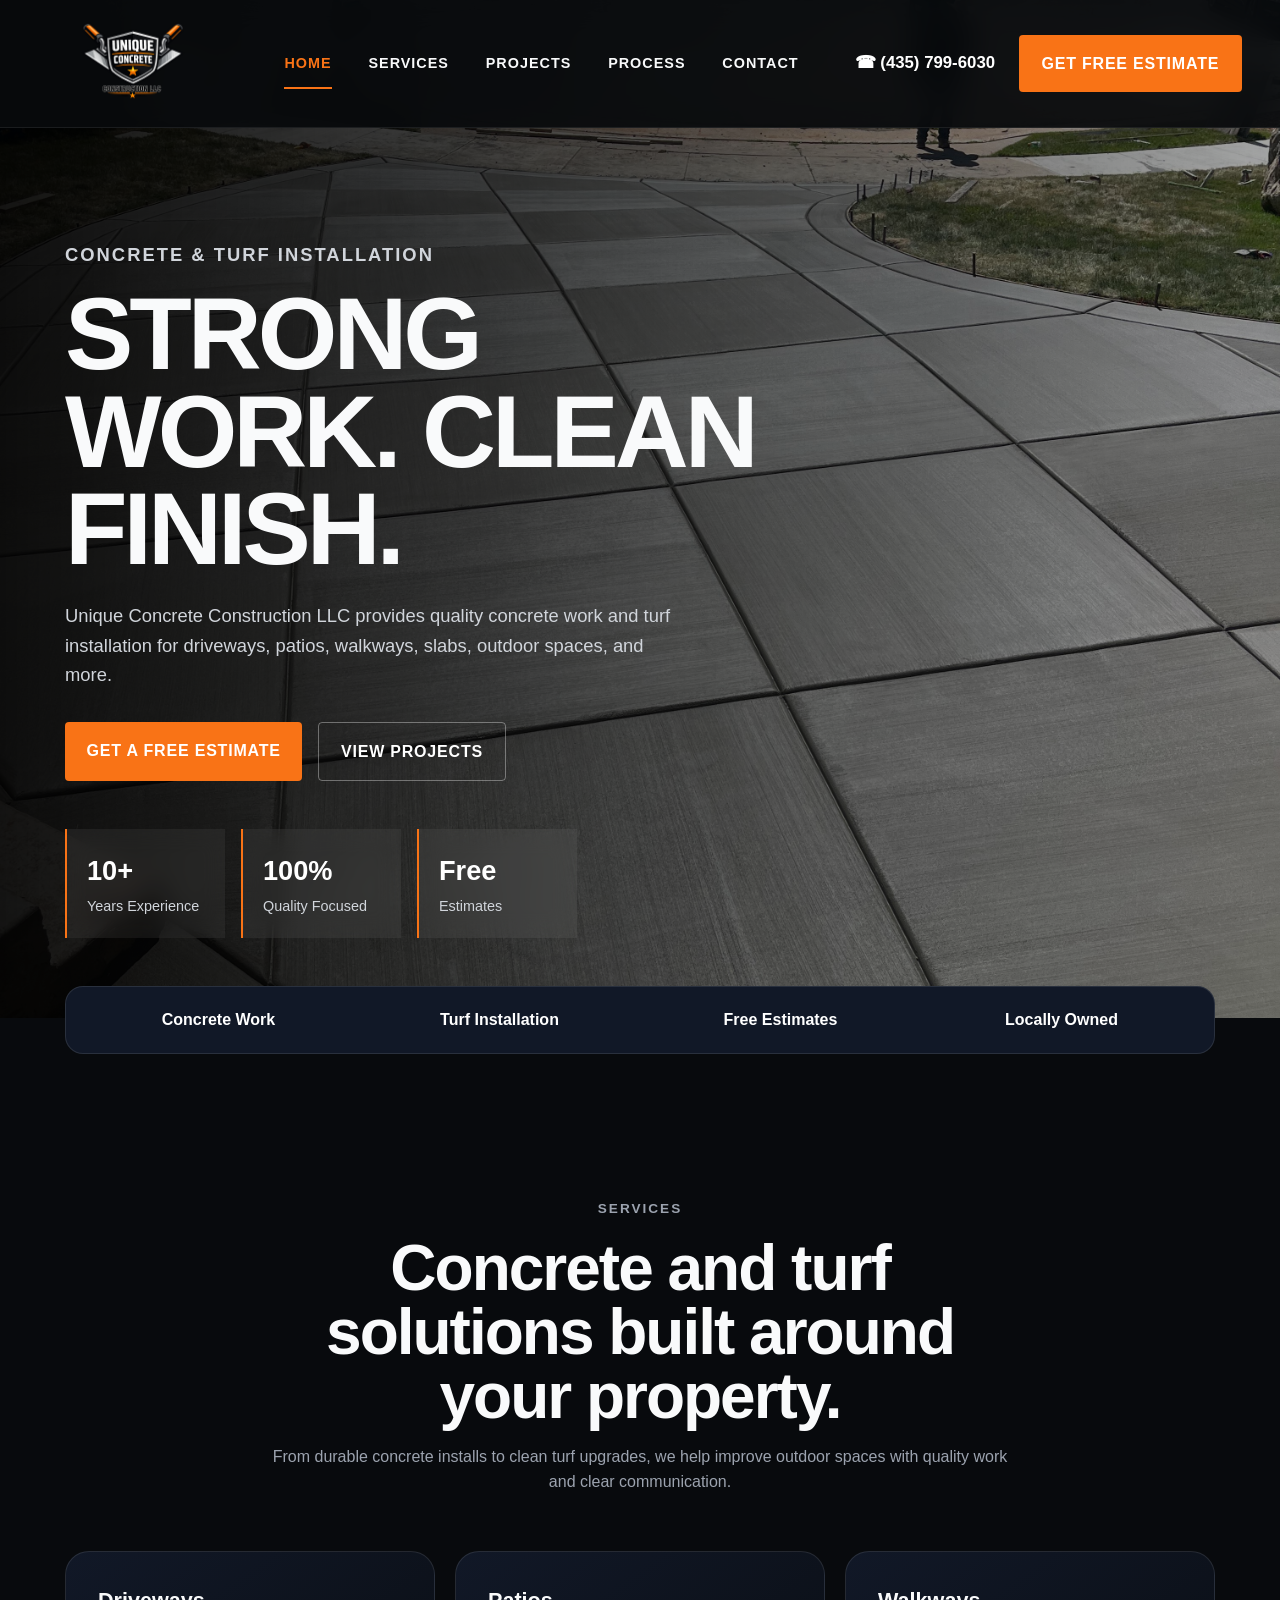
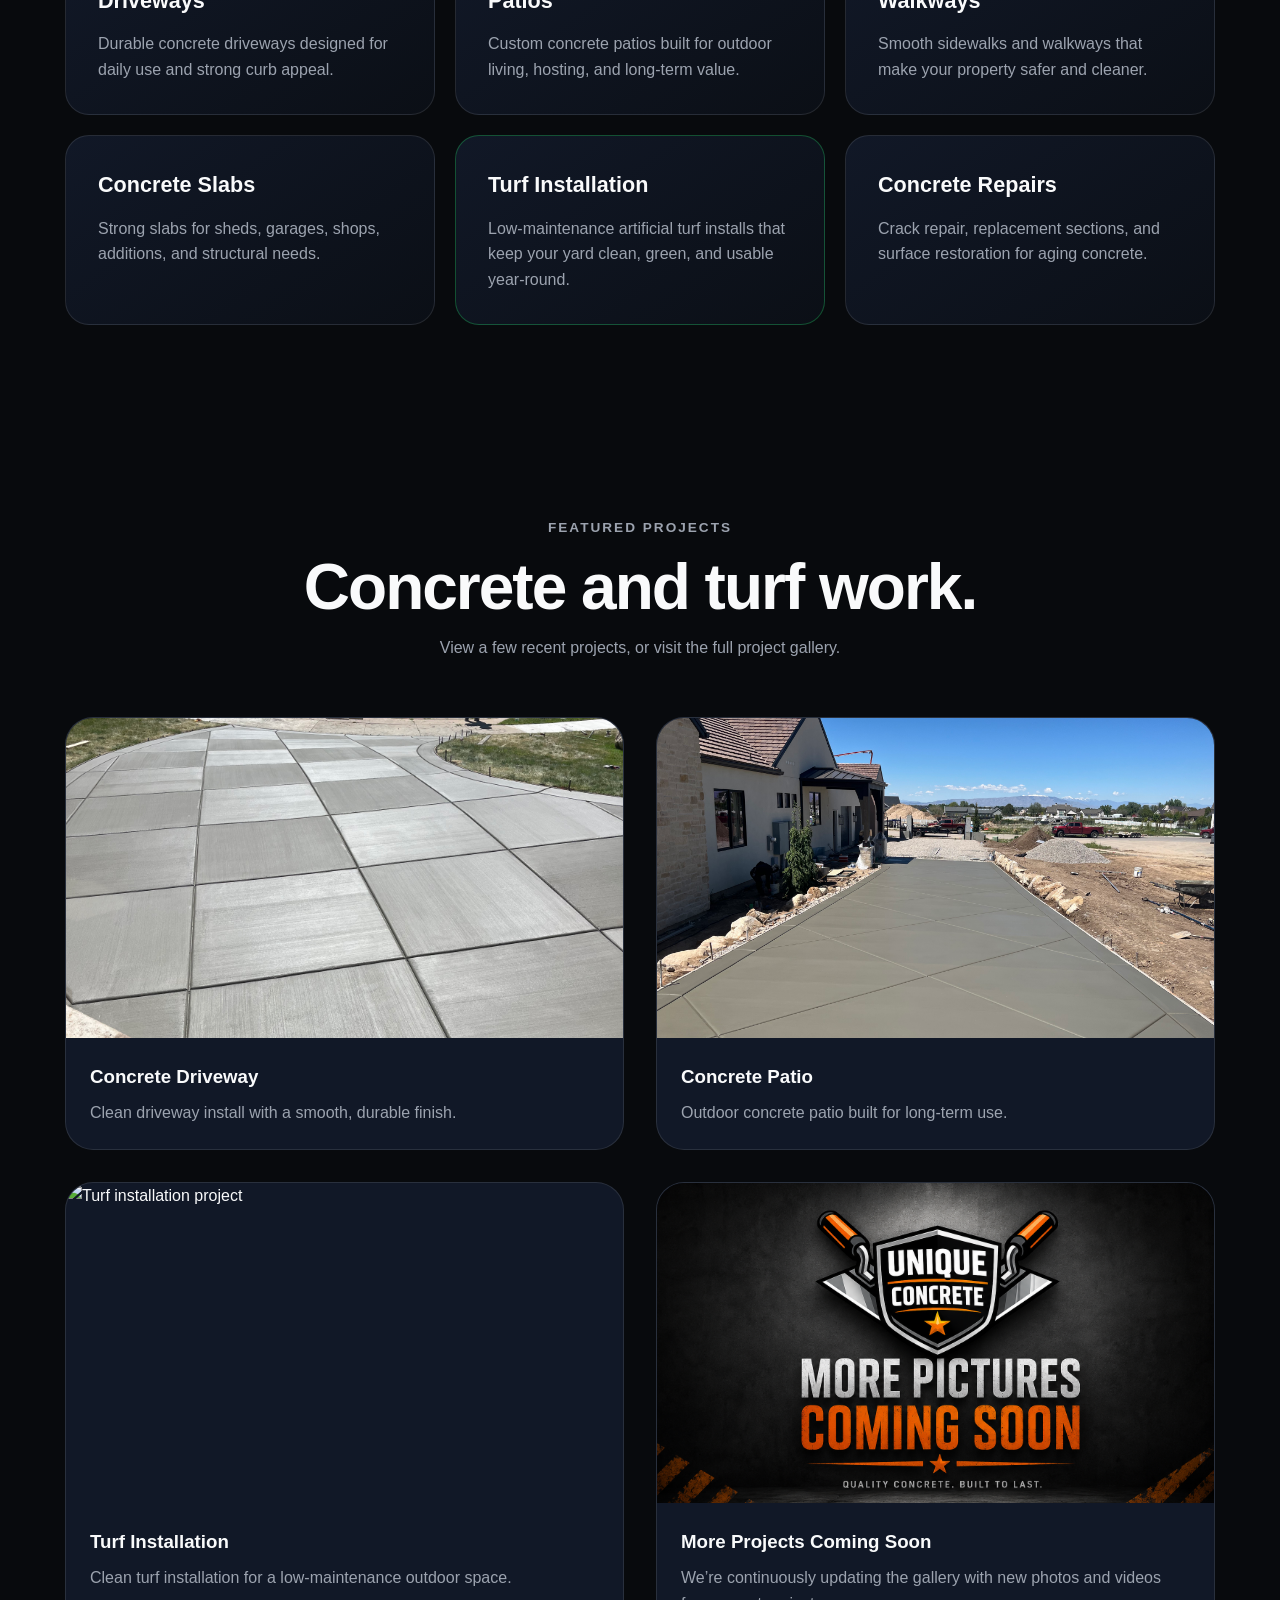
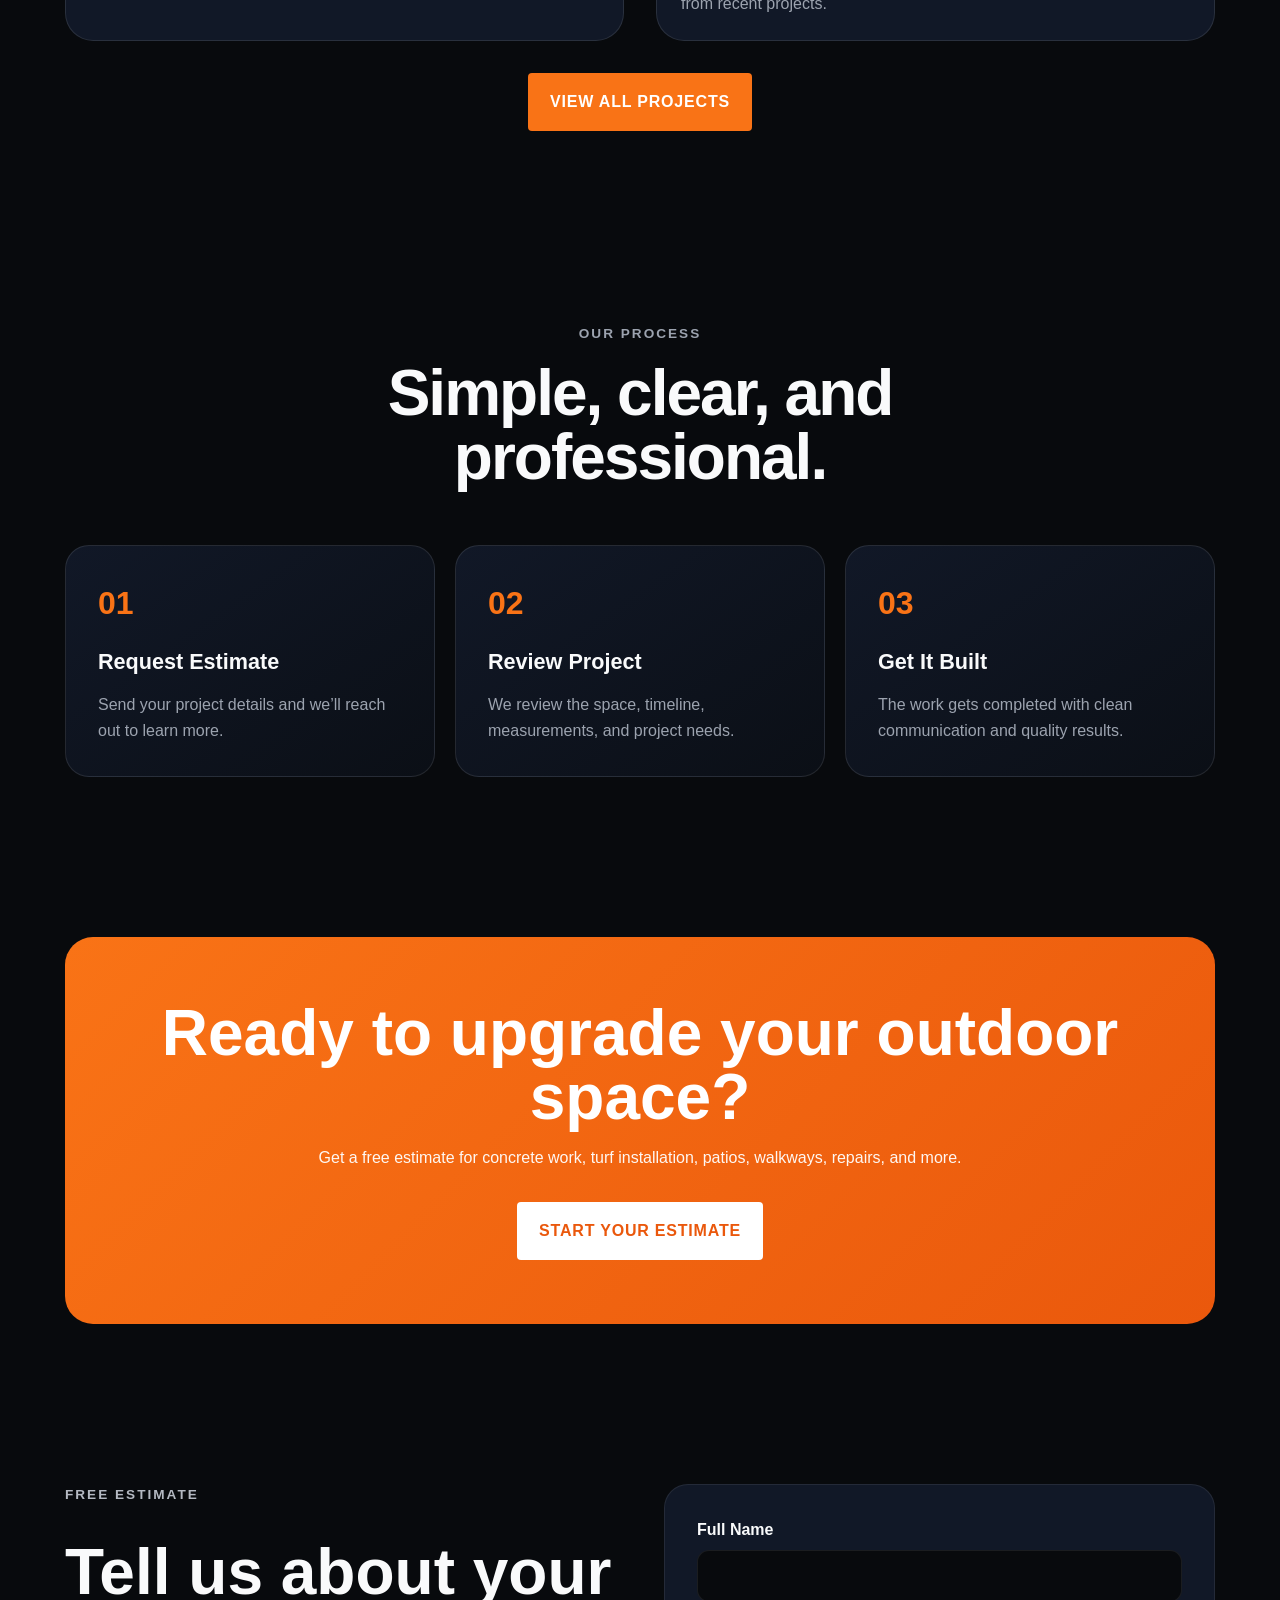
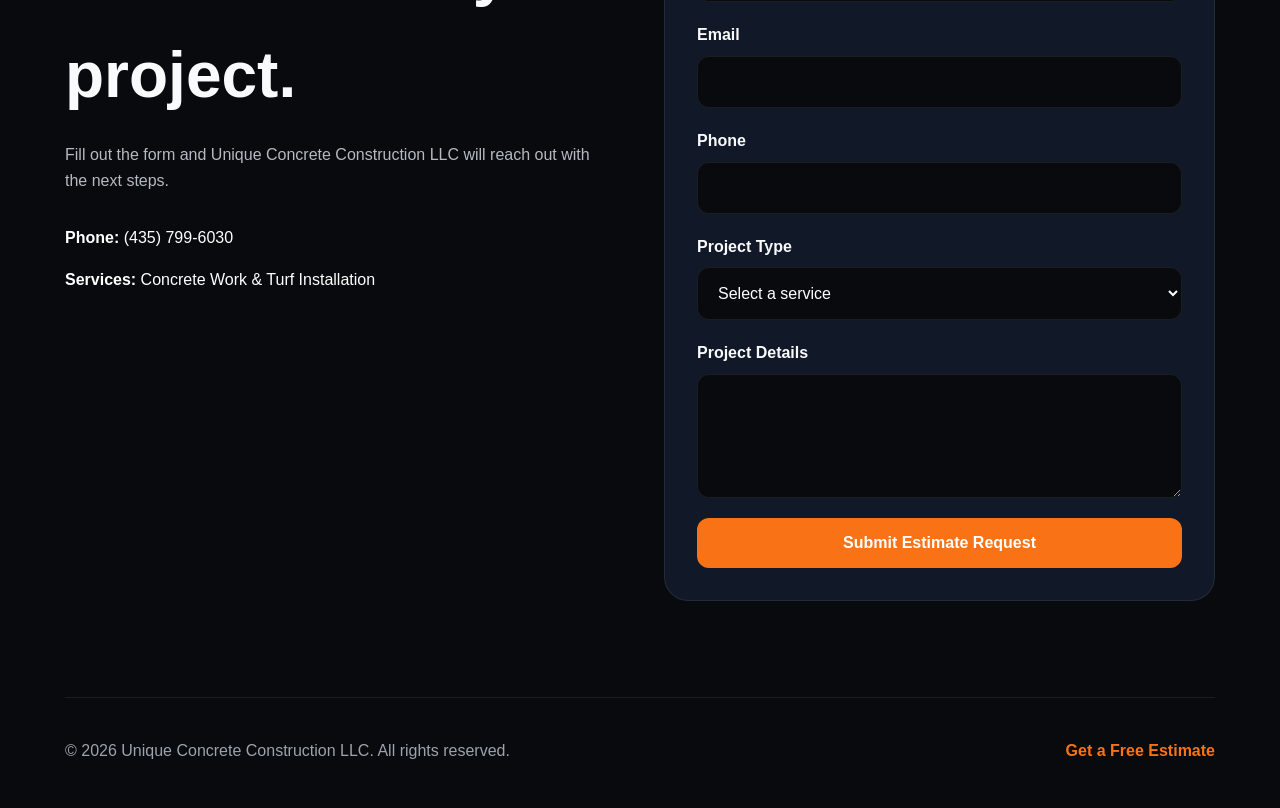
==== commit 91555f61: "Add files via upload" ====
--- a/index.html
+++ b/index.html
@@ -33,7 +33,7 @@
     </div>
 
     <div class="desktop-actions">
-      <a href="tel:8018655848" class="phone-link">☎ (801) 865-5848</a>
+      <a href="tel:4357996030" class="phone-link">☎ (435) 799-6030</a>
       <a href="#contact" class="estimate-btn">Get Free Estimate</a>
     </div>
   </nav>
@@ -225,7 +225,6 @@
     </p>
 
     <div class="contact-details">
-      <p><strong>Phone:</strong> (801) 865-5848</p>
       <p><strong>Phone:</strong> (435) 799-6030</p>
       <p><strong>Services:</strong> Concrete Work & Turf Installation</p>
     </div>
@@ -279,7 +278,7 @@
   <a href="#contact">Get a Free Estimate</a>
 </footer>
 
-<a href="tel:8018655848" class="mobile-call-btn">Call Now</a>
+<a href="tel:4357996030" class="mobile-call-btn">Call Now</a>
 
 <script src="script.js"></script>
 </body>
--- a/styles.css
+++ b/styles.css
@@ -809,4 +809,30 @@
   .mobile-menu {
     width: 100%;
   }
+}
+/* =========================
+   PROJECTS HERO
+========================= */
+
+.projects-hero {
+    padding: 170px 20px 80px;
+    width: min(1150px, 92%);
+    margin: 0 auto;
+    text-align: center;
+}
+
+.projects-hero h1 {
+    font-size: clamp(2.8rem, 7vw, 5.5rem);
+    line-height: 1;
+    margin: 20px 0;
+}
+
+.projects-hero p {
+    max-width: 750px;
+    margin: auto;
+    color: #b8b8b8;
+    font-size: 1.1rem;
+}
+.projects-hero {
+    padding-top: 130px;
 }
